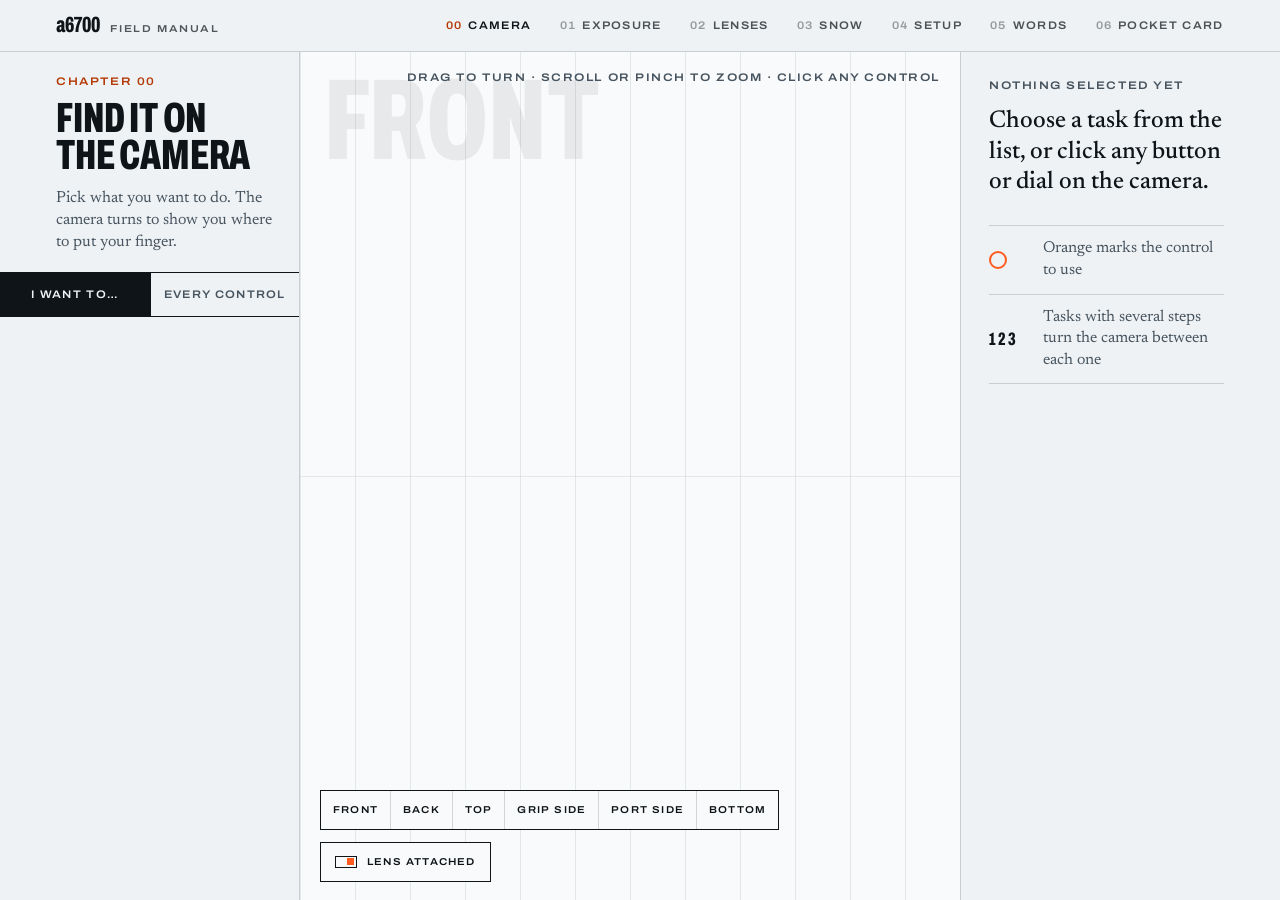
==== camera.html @ e99afd39 "Add Chapter 00: interactive 3D a6700 that turns to show each control Pick a task and the model rotat" ====
<!doctype html>
<html lang="en">
<head>
<meta charset="utf-8">
<meta name="viewport" content="width=device-width, initial-scale=1, viewport-fit=cover">
<title>Find it on the camera — a6700 Field Manual</title>
<meta name="description" content="An interactive 3D Sony a6700. Pick what you want to do and the camera turns to show you exactly which button or dial to use.">
<meta name="theme-color" content="#eef2f4">
<link rel="icon" href="data:image/svg+xml,%3Csvg xmlns='http://www.w3.org/2000/svg' viewBox='0 0 32 32'%3E%3Crect width='32' height='32' fill='%230b1116'/%3E%3Ccircle cx='16' cy='16' r='9' fill='none' stroke='%23fff' stroke-width='2'/%3E%3Ccircle cx='16' cy='16' r='3.5' fill='%23ff5a1f'/%3E%3C/svg%3E">
<link rel="preload" href="fonts/archivo-latin-wdth-normal.woff2" as="font" type="font/woff2" crossorigin>
<link rel="stylesheet" href="css/styles.css">
<link rel="stylesheet" href="css/camera.css">
<script type="importmap">{ "imports": { "three": "./vendor/three.module.min.js" } }</script>
</head>
<body class="campage">
<a class="skip" href="#panel">Skip to the guide</a>

<header class="nav is-solid" id="nav">
  <a class="nav__brand" href="index.html"><b>a6700</b><span>Field Manual</span></a>
  <nav class="nav__links" aria-label="Chapters">
    <a href="camera.html" class="is-here" aria-current="page"><i>00</i>Camera</a>
    <a href="index.html#exposure"><i>01</i>Exposure</a>
    <a href="index.html#lenses"><i>02</i>Lenses</a>
    <a href="index.html#snow"><i>03</i>Snow</a>
    <a href="index.html#setup"><i>04</i>Setup</a>
    <a href="index.html#words"><i>05</i>Words</a>
    <a href="index.html#pocket"><i>06</i>Pocket card</a>
  </nav>
</header>

<main class="cam" id="cam">

  <!-- ── left: what do you want to do ── -->
  <aside class="cam__list" aria-label="Choose a task or a control">
    <header class="cam__head">
      <p class="label cam__no">Chapter 00</p>
      <h1 class="display cam__title">Find it on<br>the camera</h1>
      <p class="cam__lede">Pick what you want to do. The camera turns to show you where to put your finger.</p>
    </header>
    <div class="tabs" role="tablist" aria-label="Browse by">
      <button type="button" role="tab" id="tabTasks" aria-selected="true" aria-controls="listTasks" class="is-on">I want to…</button>
      <button type="button" role="tab" id="tabParts" aria-selected="false" aria-controls="listParts">Every control</button>
    </div>
    <div class="cam__scroll">
      <div id="listTasks" role="tabpanel" aria-labelledby="tabTasks"></div>
      <div id="listParts" role="tabpanel" aria-labelledby="tabParts" hidden></div>
    </div>
  </aside>

  <!-- ── centre: the camera ── -->
  <section class="stage" id="stage" aria-label="3D model of the camera">
    <canvas id="gl" aria-hidden="true"></canvas>
    <div class="stage__grid" aria-hidden="true"></div>

    <div class="pin" id="pin" hidden aria-hidden="true">
      <i class="pin__dot"></i>
      <span class="pin__tag"><b id="pinName"></b></span>
    </div>
    <div class="tip label" id="tip" hidden aria-hidden="true"></div>

    <p class="stage__face display" id="faceName" aria-hidden="true">Front</p>

    <div class="stage__hud">
      <div class="views" role="group" aria-label="Turn the camera to a side">
        <button type="button" data-view="front">Front</button>
        <button type="button" data-view="back">Back</button>
        <button type="button" data-view="top">Top</button>
        <button type="button" data-view="grip">Grip side</button>
        <button type="button" data-view="ports">Port side</button>
        <button type="button" data-view="bottom">Bottom</button>
      </div>
      <button type="button" class="lensbtn" id="lensBtn" aria-pressed="true"><i></i><span>Lens attached</span></button>
    </div>
    <p class="stage__hint label" id="hint">Drag to turn · scroll or pinch to zoom · click any control</p>

    <div class="stage__fallback" id="fallback" hidden>
      <p class="label">3D view unavailable</p>
      <p>This browser could not start WebGL, so the model can't be drawn. The guide beside it still works: every entry says where the control is.</p>
    </div>
  </section>

  <!-- ── right: the answer ── -->
  <section class="panel" id="panel" aria-live="polite" tabindex="-1">
    <div class="panel__empty" id="panelEmpty">
      <p class="label">Nothing selected yet</p>
      <p class="panel__big">Choose a task from the list, or click any button or dial on the camera.</p>
      <ul class="legend">
        <li><i class="legend__dot"></i>Orange marks the control to use</li>
        <li><i class="legend__key">1 2 3</i>Tasks with several steps turn the camera between each one</li>
      </ul>
    </div>
    <article class="panel__body" id="panelBody" hidden></article>
  </section>

</main>

<script type="module" src="js/camera.js"></script>
</body>
</html>
---- css/styles.css ----
/* a6700 Field Manual
   Snow-white paper, blue-black ink, one safety orange.
   Archivo (condensed for display, expanded for labels) + Newsreader for reading. */

@font-face {
  font-family: "Archivo";
  src: url("../fonts/archivo-latin-wdth-normal.woff2") format("woff2");
  font-weight: 100 900;
  font-stretch: 62% 125%;
  font-display: swap;
}
@font-face {
  font-family: "Newsreader";
  src: url("../fonts/newsreader-latin-opsz-normal.woff2") format("woff2");
  font-weight: 200 800;
  font-display: swap;
}
@font-face {
  font-family: "Newsreader";
  src: url("../fonts/newsreader-latin-opsz-italic.woff2") format("woff2");
  font-weight: 200 800;
  font-style: italic;
  font-display: swap;
}

:root {
  --snow: #eef2f4;
  --paper: #f8fafb;
  --shade: #dde5ea;
  --ink: #0e1418;
  --ink-2: #47545f;
  --rule: rgba(14, 20, 24, 0.16);
  --rule-strong: rgba(14, 20, 24, 0.85);
  --night: #0b1116;
  --night-2: #151e25;
  --frost: #e8eef2;
  --frost-2: #9fb0bc;
  --orange: #ff5a1f;
  --orange-ink: #b53a08;

  --sans: "Archivo", "Helvetica Neue", Arial, sans-serif;
  --serif: "Newsreader", Charter, Georgia, serif;

  --gut: clamp(20px, 4.4vw, 64px);
  --navh: 52px;
  --ease: cubic-bezier(0.22, 1, 0.36, 1);
  --ease-ui: cubic-bezier(0.4, 0, 0.2, 1);
}

*, *::before, *::after { box-sizing: border-box; }
html { scroll-behavior: smooth; scroll-padding-top: calc(var(--navh) + 16px); -webkit-text-size-adjust: 100%; }
body {
  margin: 0;
  background: var(--snow);
  color: var(--ink);
  font-family: var(--serif);
  font-size: 1.125rem;
  line-height: 1.6;
  font-optical-sizing: auto;
  -webkit-font-smoothing: antialiased;
  text-rendering: optimizeLegibility;
  overflow-x: clip;
}
h1, h2, h3, h4, p, ol, ul, dl, dd, figure { margin: 0; padding: 0; }
ol, ul { list-style: none; }
a { color: inherit; }
b, strong { font-weight: 650; }
button { font: inherit; color: inherit; background: none; border: 0; padding: 0; cursor: pointer; }
:focus-visible { outline: 2px solid var(--orange); outline-offset: 3px; }
::selection { background: var(--orange); color: var(--night); }

.wrap { width: 100%; max-width: 1320px; margin-inline: auto; padding-inline: var(--gut); }
.skip { position: absolute; left: -999px; top: 0; z-index: 100; background: var(--orange); color: var(--night); padding: 10px 14px; font-family: var(--sans); }
.skip:focus { left: 8px; top: 8px; }

/* ── type voices ── */
.display {
  font-family: var(--sans);
  font-stretch: 62%;
  font-weight: 800;
  text-transform: uppercase;
  line-height: 0.88;
  letter-spacing: -0.005em;
}
.label {
  font-family: var(--sans);
  font-stretch: 118%;
  font-weight: 600;
  font-size: 0.6875rem;
  line-height: 1.3;
  letter-spacing: 0.14em;
  text-transform: uppercase;
}
.h3 {
  font-family: var(--sans);
  font-stretch: 62%;
  font-weight: 800;
  text-transform: uppercase;
  font-size: clamp(1.75rem, 3.4vw, 2.75rem);
  line-height: 0.95;
}
.h3--rule { border-top: 2px solid var(--ink); padding-top: 18px; margin-top: clamp(72px, 10vw, 128px); margin-bottom: 28px; }
.sub { color: var(--ink-2); max-width: 36em; margin-top: -14px; margin-bottom: 28px; }

/* ── nav ── */
.nav {
  position: fixed; inset: 0 0 auto 0; z-index: 50; height: var(--navh);
  display: flex; align-items: center; justify-content: space-between; gap: 24px;
  padding-inline: var(--gut);
  font-family: var(--sans);
  color: var(--frost); background: var(--night);
  transition: background-color .3s var(--ease-ui), color .3s var(--ease-ui);
}
.nav.is-solid { background: var(--snow); color: var(--ink); }
.nav.is-solid::after { content: ""; position: absolute; inset: auto 0 0 0; height: 1px; background: var(--rule); }
.nav__brand { display: flex; align-items: baseline; gap: 10px; text-decoration: none; white-space: nowrap; }
.nav__brand b { font-stretch: 62%; font-weight: 800; font-size: 1.375rem; letter-spacing: 0; }
.nav__brand span { font-stretch: 118%; font-size: 0.625rem; font-weight: 600; letter-spacing: .16em; text-transform: uppercase; opacity: .7; }
.nav__links { display: flex; gap: clamp(14px, 2.2vw, 30px); overflow-x: auto; scrollbar-width: none; margin-right: calc(var(--gut) * -1); padding-right: var(--gut); }
.nav__links::-webkit-scrollbar { display: none; }
.nav__links a {
  font-stretch: 112%; font-size: 0.6875rem; font-weight: 600; letter-spacing: .12em; text-transform: uppercase; text-decoration: none; white-space: nowrap;
  padding: 18px 0; opacity: .72; transition: opacity .15s var(--ease-ui);
}
.nav__links a i { font-style: normal; margin-right: 6px; opacity: .55; font-variant-numeric: tabular-nums; }
.nav__links a:hover, .nav__links a.is-here { opacity: 1; }
.nav__links a.is-here i { color: var(--orange); opacity: 1; }
.nav.is-solid .nav__links a.is-here i { color: var(--orange-ink); }
.nav__progress { position: absolute; inset: auto 0 0 0; height: 2px; pointer-events: none; }
.nav__progress span { display: block; height: 100%; width: 100%; background: var(--orange); transform-origin: 0 50%; transform: scaleX(0); }

/* ── hero ── */
.hero {
  position: relative; isolation: isolate;
  min-height: 100svh;
  display: flex; flex-direction: column; justify-content: flex-end;
  background: var(--night); color: var(--frost);
  padding-top: calc(var(--navh) + 24px);
  overflow: hidden;
}
.hero__snow { position: absolute; inset: 0; width: 100%; height: 100%; z-index: -1; }
.hero__inner { padding-bottom: clamp(28px, 5vw, 56px); }
.hero__kicker { color: var(--frost-2); margin-bottom: clamp(16px, 2.4vw, 28px); }
.hero__title { font-size: clamp(3.5rem, min(10.6vw, 23svh), 12.5rem); line-height: 0.84; margin-left: -0.03em; }
@media (min-width: 821px) { .hero__title .line { white-space: nowrap; } }
.hero__title .line { display: block; overflow: hidden; padding-top: 0.06em; }
.hero__title .line > span { display: block; transform: translateY(105%); animation: rise .9s var(--ease) forwards; }
.hero__title .line:nth-child(2) > span { animation-delay: .1s; }
@keyframes rise { to { transform: none; } }

.hero__lower {
  display: grid; grid-template-columns: minmax(0, 5fr) minmax(0, 1fr) minmax(0, 5fr);
  align-items: end; margin-top: clamp(28px, 4.5vw, 64px);
  opacity: 0; animation: fade .8s .45s var(--ease) forwards;
}
@keyframes fade { from { opacity: 0; transform: translateY(10px); } to { opacity: 1; transform: none; } }
.hero__lede { font-size: clamp(1.0625rem, 1.5vw, 1.3125rem); line-height: 1.5; max-width: 30em; color: #cfd9e0; }
.shutterdemo { grid-column: 3; border-top: 2px solid var(--orange); padding-top: 14px; }
.shutterdemo__head { display: flex; justify-content: space-between; align-items: flex-end; gap: 16px; }
.shutterdemo__head .label { color: var(--frost-2); padding-bottom: 6px; }
.shutterdemo__val { font-size: clamp(3rem, 6vw, 5rem); color: var(--orange); font-variant-numeric: tabular-nums; line-height: .8; }
.shutterdemo__say { font-size: 1rem; line-height: 1.45; color: #cfd9e0; margin-top: 12px; min-height: 4.4em; }
.shutterdemo__say em { color: #fff; }

.hero__kit {
  display: grid; grid-template-columns: repeat(3, 1fr);
  border-top: 1px solid rgba(232, 238, 242, .22);
  font-family: var(--sans);
}
.hero__kit > div { padding: 16px 20px 20px 0; }
.hero__kit > div + div { border-left: 1px solid rgba(232, 238, 242, .22); padding-left: 20px; }
.hero__kit dt { color: var(--frost-2); margin-bottom: 6px; }
.hero__kit dd { font-size: 1rem; font-weight: 600; line-height: 1.3; }
.hero__kit dd span { display: block; font-weight: 400; font-size: .875rem; color: var(--frost-2); }

/* ── range inputs ── */
.range {
  -webkit-appearance: none; appearance: none; display: block; width: 100%; height: 44px; margin: 0; background: transparent; cursor: ew-resize;
  --track: var(--ink); --thumb: var(--ink);
}
.range--dark { --track: rgba(232, 238, 242, .5); --thumb: var(--frost); }
.range::-webkit-slider-runnable-track {
  height: 44px;
  background:
    linear-gradient(var(--track), var(--track)) 0 50% / 100% 2px no-repeat,
    repeating-linear-gradient(90deg, var(--track) 0 1px, transparent 1px calc((100% - 15px) / var(--steps, 8))) 7px 50% / calc(100% - 14px) 12px no-repeat;
}
.range::-moz-range-track {
  height: 44px;
  background:
    linear-gradient(var(--track), var(--track)) 0 50% / 100% 2px no-repeat;
}
.range::-webkit-slider-thumb {
  -webkit-appearance: none; appearance: none; width: 16px; height: 34px; margin-top: 5px; border-radius: 0; border: 0;
  background: linear-gradient(90deg, var(--thumb) 0 6px, var(--orange) 6px 10px, var(--thumb) 10px);
  transition: transform .12s var(--ease-ui);
}
.range::-moz-range-thumb {
  width: 16px; height: 34px; border-radius: 0; border: 0;
  background: linear-gradient(90deg, var(--thumb) 0 6px, var(--orange) 6px 10px, var(--thumb) 10px);
}
.range:active::-webkit-slider-thumb { transform: scaleY(1.14); }
.range:focus-visible { outline-offset: 0; }
.range__ends { display: flex; justify-content: space-between; gap: 12px; color: var(--ink-2); font-size: .625rem; }
.range--dark + .range__ends { color: var(--frost-2); }

/* ── chapters ── */
.chapter { padding-block: clamp(80px, 11vw, 168px); }
.chead {
  display: grid; grid-template-columns: repeat(12, minmax(0, 1fr)); column-gap: 24px; align-items: end;
  margin-bottom: clamp(48px, 7vw, 96px);
}
.chead__no { grid-column: 1 / -1; color: var(--orange-ink); border-top: 2px solid var(--ink); padding-top: 14px; margin-bottom: clamp(20px, 3vw, 40px); }
.chead__title { grid-column: 1 / span 8; font-size: clamp(2.75rem, 6.4vw, 6.25rem); }
.chead__lede { grid-column: 9 / -1; font-size: clamp(1.0625rem, 1.35vw, 1.25rem); line-height: 1.5; padding-bottom: .3em; }

.ruler {
  height: 22px; margin-inline: var(--gut);
  background:
    repeating-linear-gradient(90deg, var(--ink) 0 1px, transparent 1px 100%) 0 100% / calc(100% / 6) 22px,
    repeating-linear-gradient(90deg, var(--rule-strong) 0 1px, transparent 1px 100%) 0 100% / calc(100% / 18) 10px;
  background-repeat: repeat-x;
  border-bottom: 1px solid var(--ink);
  border-right: 1px solid var(--ink);
  opacity: .8;
}

/* three settings */
.trio { display: grid; grid-template-columns: repeat(3, minmax(0, 1fr)); border-top: 1px solid var(--rule); }
.trio__item { padding: 28px 32px 36px 0; }
.trio__item + .trio__item { border-left: 1px solid var(--rule); padding-left: 32px; }
.trio__sym { font-size: clamp(3.5rem, 7vw, 6.25rem); color: var(--ink); margin-bottom: 18px; }
.trio__item:nth-child(2) { margin-top: 56px; }
.trio__item:nth-child(3) { margin-top: 112px; }
.trio h3 { font-family: var(--sans); font-stretch: 118%; font-weight: 600; font-size: .6875rem; letter-spacing: .14em; text-transform: uppercase; color: var(--orange-ink); }
.trio__what { font-size: 1.5rem; line-height: 1.2; margin: 6px 0 14px; font-weight: 500; }
.trio__item p:not(.trio__sym):not(.trio__what) { font-size: 1.0625rem; color: var(--ink-2); max-width: 30em; }
.trio__catch { margin-top: 14px; padding-top: 14px; border-top: 1px solid var(--rule); color: var(--ink) !important; }

/* ── viewfinder ── */
.vf {
  position: relative; background: #000; color: #fff; overflow: hidden; isolation: isolate;
  font-family: var(--sans);
}
.vf__scene { position: relative; aspect-ratio: 16 / 10; overflow: hidden; will-change: filter; }
.vf__layer { position: absolute; inset: 0; width: 100%; height: 100%; }
.vf__layer svg { display: block; width: 100%; height: 100%; }
#simBg { inset: -4%; width: 108%; height: 108%; }
.vf__grain { opacity: 0; background-size: 180px 180px; mix-blend-mode: overlay; pointer-events: none; }
.vf__marks i { position: absolute; width: 22px; height: 22px; border: 0 solid rgba(255, 255, 255, .9); }
.vf__marks i:nth-child(1) { left: 14px; top: 14px; border-width: 2px 0 0 2px; }
.vf__marks i:nth-child(2) { right: 14px; top: 14px; border-width: 2px 2px 0 0; }
.vf__marks i:nth-child(3) { left: 14px; bottom: 56px; border-width: 0 0 2px 2px; }
.vf__marks i:nth-child(4) { right: 14px; bottom: 56px; border-width: 0 2px 2px 0; }
.vf__hud {
  position: relative; height: 42px; padding-inline: 16px; white-space: nowrap;
  display: flex; align-items: center; justify-content: space-between; gap: 12px;
  background: #000; font-weight: 600; font-size: 1rem; font-variant-numeric: tabular-nums; letter-spacing: .02em;
}
.vf__hud--zoom span:last-child { font-stretch: 118%; font-size: .6875rem; letter-spacing: .14em; text-transform: uppercase; color: var(--orange); }
.vf__meter { display: flex; align-items: center; gap: 8px; flex: 0 1 220px; min-width: 70px; }
.vf__meter b { font-weight: 500; opacity: .8; }
.meter { position: relative; flex: 1; height: 14px; }
.meter__ticks { position: absolute; inset: 0; background: repeating-linear-gradient(90deg, #fff 0 1px, transparent 1px 100%) 0 100% / calc((100% - 1px) / 6) 100% repeat-x; opacity: .85; }
.meter__ticks::after { content: ""; position: absolute; left: 50%; top: -3px; bottom: 0; width: 1px; background: #fff; }
.meter i { position: absolute; left: 50%; top: -5px; width: 0; height: 0; margin-left: -5px; border: 5px solid transparent; border-top: 7px solid var(--orange); border-bottom: 0; transition: left .25s var(--ease); }
.meter i.is-off { animation: blink 1s steps(2) infinite; }
@keyframes blink { 50% { opacity: .2; } }
.vf__cursor {
  position: absolute; left: 0; top: 0; width: 58px; height: 40px; margin: -20px 0 0 -29px; pointer-events: none; opacity: 0; transition: opacity .15s;
  background:
    linear-gradient(#fff, #fff) 0 0 / 12px 2px, linear-gradient(#fff, #fff) 0 0 / 2px 10px,
    linear-gradient(#fff, #fff) 100% 0 / 12px 2px, linear-gradient(#fff, #fff) 100% 0 / 2px 10px,
    linear-gradient(#fff, #fff) 0 100% / 12px 2px, linear-gradient(#fff, #fff) 0 100% / 2px 10px,
    linear-gradient(#fff, #fff) 100% 100% / 12px 2px, linear-gradient(#fff, #fff) 100% 100% / 2px 10px;
  background-repeat: no-repeat;
}
.vf__histo { position: absolute; right: 44px; bottom: 86px; width: clamp(110px, 24%, 200px); height: auto; background: rgba(0, 0, 0, .62); }

/* simulator */
.sim { display: grid; grid-template-columns: minmax(0, 7fr) minmax(0, 5fr); gap: clamp(24px, 4vw, 64px); margin-top: clamp(64px, 9vw, 120px); align-items: start; }
.sim__stagecol { position: sticky; top: calc(var(--navh) + 16px); }
@media (hover: hover) and (pointer: fine) { #simStage { cursor: none; } #simStage:hover .vf__cursor { opacity: 1; } }
.sim__verdict { display: flex; gap: 16px; align-items: baseline; border-bottom: 1px solid var(--rule); padding: 14px 0; font-size: 1.0625rem; }
.sim__verdict .label { color: var(--ink-2); flex: none; width: 84px; }
.sim__verdict.is-bad span { color: var(--orange-ink); }

.seg { display: grid; grid-template-columns: 1fr 1fr; border: 1px solid var(--ink); margin-bottom: 8px; }
.seg__b { font-family: var(--sans); font-weight: 650; font-size: .9375rem; text-align: left; padding: 10px 14px 11px; line-height: 1.2; transition: background-color .15s var(--ease-ui), color .15s var(--ease-ui); }
.seg__b span { display: block; font-weight: 400; font-size: .8125rem; opacity: .75; }
.seg__b + .seg__b { border-left: 1px solid var(--ink); }
.seg__b.is-on { background: var(--ink); color: var(--snow); }
.seg__b:not(.is-on):hover { background: var(--shade); }

.ctl { border-bottom: 1px solid var(--rule); padding: 20px 0 18px; }
.ctl--flush { padding-top: 0; }
.ctl__head { display: flex; justify-content: space-between; align-items: flex-end; }
.ctl__head .label { padding-bottom: 4px; }
.ctl__val { font-size: clamp(2.5rem, 4.4vw, 3.75rem); font-variant-numeric: tabular-nums; text-transform: none; line-height: .82; }
.ctl__say { font-size: 1rem; line-height: 1.4; color: var(--ink-2); margin-top: 10px; min-height: 2.8em; }
.sim__actions { display: flex; align-items: center; gap: 24px; margin-top: 22px; flex-wrap: wrap; }
.btn {
  font-family: var(--sans); font-stretch: 112%; font-weight: 650; font-size: .75rem; letter-spacing: .1em; text-transform: uppercase;
  background: var(--orange); color: var(--night); padding: 15px 20px; transition: transform .12s var(--ease-ui), background-color .12s;
}
.btn:hover { background: #ff7440; }
.btn:active { transform: translateY(1px); }
.btn[disabled] { background: var(--shade); color: var(--ink-2); cursor: default; }
.link { font-family: var(--sans); font-stretch: 112%; font-weight: 600; font-size: .75rem; letter-spacing: .1em; text-transform: uppercase; border-bottom: 1px solid currentColor; padding: 4px 0; }

.stops { display: grid; grid-template-columns: minmax(0, 5fr) minmax(0, 1fr) minmax(0, 6fr); margin-top: clamp(72px, 10vw, 128px); border-top: 2px solid var(--ink); padding-top: 18px; }
.stops__text .h3 { margin-bottom: 20px; }
.stops__text p + p { margin-top: 1em; }
.stops__text p { max-width: 33em; }
.modes { grid-column: 3; }
.modes > div { display: grid; grid-template-columns: 76px 1fr; align-items: start; padding: 14px 0 16px; border-bottom: 1px solid var(--rule); }
.modes > div:first-child { padding-top: 4px; }
.modes dt { font-size: 3.25rem; }
.modes > div:first-child dt { color: var(--orange-ink); }
.modes dd { font-size: 1.0625rem; line-height: 1.45; color: var(--ink-2); }
.modes dd b { color: var(--ink); }

/* ── lenses ── */
.zoom { display: grid; grid-template-columns: minmax(0, 5fr) minmax(0, 7fr); gap: clamp(24px, 4vw, 64px); align-items: end; }
.zoom .vf { order: 2; }
.vf__zoomer { transform-origin: 73.75% 51.2%; will-change: transform; }
.zoom__read { display: grid; gap: 14px; margin-bottom: 28px; }
.zoom__big { display: block; font-size: clamp(4.5rem, 9vw, 8rem); font-variant-numeric: tabular-nums; margin-top: 6px; }
.zoom__big small { font-size: .32em; margin-left: .12em; letter-spacing: .02em; text-transform: none; }
.zoom__read p { color: var(--ink-2); max-width: 26em; min-height: 4.8em; }
.zoom__hint { color: var(--ink-2); margin-top: 12px; }

.fscale { position: relative; padding-top: 26px; font-family: var(--sans); cursor: ew-resize; touch-action: pan-y; }
.fscale:focus-within { outline: 2px solid var(--orange); outline-offset: 6px; }
.fscale__marks { position: absolute; inset: 0 0 auto 0; height: 26px; color: var(--ink-2); font-size: .625rem; letter-spacing: .06em; }
.fscale__marks span { position: absolute; top: 0; transform: translateX(-50%); padding-bottom: 10px; }
.fscale__marks span::after { content: ""; position: absolute; left: 50%; bottom: 0; width: 1px; height: 7px; background: var(--ink); }
.fscale__marks span:first-child { transform: none; }
.fscale__marks span:first-child::after { left: 0; }
.fscale__marks span:last-child { transform: translateX(-100%); }
.fscale__marks span:last-child::after { left: auto; right: 0; }
.fscale__bar { position: relative; height: 52px; border: 1px solid var(--ink); display: flex; align-items: center; justify-content: space-between; padding: 0 12px; margin-top: -1px; transition: color .2s; }
.fscale__bar:first-of-type { margin-top: 0; }
.fscale__fill { position: absolute; inset: 0 auto 0 0; background: var(--ink); transition: background-color .2s; }
.fscale__bar--sigma .fscale__fill { width: 50.7%; }
.fscale__bar--sony .fscale__fill { width: 100%; }
.fscale__bar b, .fscale__bar em { position: relative; font-style: normal; font-weight: 650; font-size: .9375rem; color: var(--snow); }
.fscale__bar em { font-variant-numeric: tabular-nums; }
.fscale__bar--sigma em { color: var(--ink); }
.fscale__bar.is-out .fscale__fill { background: var(--shade); }
.fscale__bar.is-out b { color: var(--ink-2); }
.fscale__bar.is-out em { color: var(--orange-ink); }
.fscale__index { position: absolute; top: 14px; bottom: -8px; left: 0; width: 4px; margin-left: -2px; background: var(--orange); pointer-events: none; }
.fscale__index::before { content: ""; position: absolute; left: -5px; top: -1px; border: 7px solid transparent; border-top-color: var(--orange); border-bottom: 0; }
.fscale__input { position: absolute; inset: 0; width: 100%; height: 100%; margin: 0; opacity: 0; cursor: ew-resize; }

.versus { margin-top: clamp(72px, 10vw, 128px); border-top: 2px solid var(--ink); }
.versus__row { display: grid; grid-template-columns: minmax(0, 2.4fr) minmax(0, 4.8fr) minmax(0, 4.8fr); column-gap: 24px; padding: 14px 0 15px; border-bottom: 1px solid var(--rule); align-items: baseline; }
.versus__row > .label { color: var(--ink-2); }
.versus__row p { font-size: 1.0625rem; line-height: 1.4; max-width: 26em; }
.versus__row--head { padding: 20px 0 22px; border-bottom-color: var(--ink); }
.versus__row--head h3 { font-family: var(--sans); font-stretch: 62%; font-weight: 800; text-transform: uppercase; font-size: clamp(1.375rem, 2.9vw, 2.5rem); line-height: .95; }
.versus__row--head small { display: block; color: var(--orange-ink); margin-bottom: 8px; }
.versus__row--pick { background: var(--shade); margin-inline: calc(var(--gut) * -1); padding: 22px var(--gut) 24px; border-bottom: 0; }
.versus__row--pick p { font-weight: 500; }

.note { margin-top: clamp(48px, 6vw, 80px); display: grid; grid-template-columns: minmax(0, 2.4fr) minmax(0, 9.6fr); column-gap: 24px; }
.note .label { color: var(--orange-ink); padding-top: 6px; }
.note p:last-child { font-size: clamp(1.125rem, 1.7vw, 1.4375rem); line-height: 1.45; max-width: 34em; }

/* ── snow ── */
.evdemo { display: grid; grid-template-columns: minmax(0, 7fr) minmax(0, 5fr); gap: clamp(24px, 4vw, 64px); align-items: start; }
.evdemo__verdict { font-size: clamp(1.25rem, 2vw, 1.625rem); line-height: 1.3; font-weight: 500; padding: 20px 0; min-height: 5.2em; border-bottom: 1px solid var(--rule); }
.evdemo__verdict b { display: block; font-family: var(--sans); font-stretch: 118%; font-size: .6875rem; letter-spacing: .14em; text-transform: uppercase; font-weight: 600; color: var(--ink-2); margin-bottom: 8px; }
.evdemo__verdict.is-good b { color: var(--orange-ink); }
.evdemo__steps { counter-reset: s; margin-top: 20px; }
.evdemo__steps li { counter-increment: s; position: relative; padding-left: 34px; font-size: 1.0625rem; line-height: 1.45; color: var(--ink-2); }
.evdemo__steps li + li { margin-top: 12px; }
.evdemo__steps li b { color: var(--ink); }
.evdemo__steps li::before { content: counter(s); position: absolute; left: 0; top: -.02em; font-family: var(--sans); font-stretch: 62%; font-weight: 800; font-size: 1.5rem; line-height: 1.1; color: var(--ink); }

.pick { display: grid; grid-template-columns: 1fr 1fr; }
.pick__col { padding: 4px 40px 32px 0; }
.pick__col + .pick__col { border-left: 1px solid var(--rule); padding-left: 40px; }
.pick__col .label { color: var(--ink-2); }
.pick__name { font-size: clamp(2.5rem, 6vw, 5rem); margin: 10px 0 18px; }
.pick__col p:last-child { color: var(--ink-2); max-width: 30em; }
.pick__rule { grid-column: 1 / -1; border-top: 1px solid var(--rule); padding-top: 20px; font-size: 1.1875rem; max-width: 46em; }

.recipes { border-top: 1px solid var(--ink); }
.recipe { display: grid; grid-template-columns: minmax(0, 4fr) minmax(0, 5fr) minmax(0, 3.4fr); column-gap: 32px; align-items: center; padding: 22px 0; border-bottom: 1px solid var(--rule); }
.recipe__what { display: grid; grid-template-columns: 52px 1fr; }
.recipe__no { grid-row: span 2; font-size: 3.25rem; color: var(--ink); }
.recipe h4 { font-family: var(--sans); font-weight: 700; font-size: 1.25rem; line-height: 1.15; }
.recipe__what p { font-size: 1rem; line-height: 1.35; color: var(--ink-2); margin-top: 4px; }
.recipe__set { display: grid; grid-template-columns: repeat(5, 1fr); font-family: var(--sans); border: 1px solid var(--ink); }
.recipe__set > div { padding: 8px 10px 9px; }
.recipe__set > div + div { border-left: 1px solid var(--rule); }
.recipe__set dt { font-stretch: 112%; font-size: .5625rem; font-weight: 600; letter-spacing: .12em; text-transform: uppercase; color: var(--ink-2); }
.recipe__set dd { font-stretch: 75%; font-weight: 750; font-size: 1.5rem; line-height: 1.1; margin-top: 2px; font-variant-numeric: tabular-nums; white-space: nowrap; }
.recipe__set .is-key { background: var(--ink); color: var(--snow); }
.recipe__set .is-key dt { color: var(--orange); }
.recipe__tip { font-size: 1rem; line-height: 1.4; color: var(--ink-2); }
.recipe__tip b { color: var(--ink); }

.care { display: grid; grid-template-columns: repeat(4, minmax(0, 1fr)); counter-reset: c; border-top: 1px solid var(--ink); }
.care li { counter-increment: c; padding: 20px 24px 8px 0; }
.care li + li { border-left: 1px solid var(--rule); padding-left: 24px; }
.care li::before { content: "0" counter(c); font-family: var(--sans); font-stretch: 118%; font-size: .6875rem; font-weight: 600; letter-spacing: .14em; color: var(--orange-ink); }
.care h4 { font-family: var(--sans); font-stretch: 62%; font-weight: 800; text-transform: uppercase; font-size: 1.75rem; line-height: .95; margin: 12px 0 12px; }
.care p { font-size: 1rem; line-height: 1.45; color: var(--ink-2); }

/* ── setup ── */
.setup { display: grid; grid-template-columns: minmax(0, 7fr) minmax(0, 1fr) minmax(0, 4fr); align-items: start; }
.checks { counter-reset: k; border-top: 1px solid var(--ink); }
.checks li { counter-increment: k; border-bottom: 1px solid var(--rule); }
.checks label { display: grid; grid-template-columns: 44px 30px 1fr; align-items: start; padding: 16px 0 17px; cursor: pointer; }
.checks label::before { content: counter(k, decimal-leading-zero); font-family: var(--sans); font-stretch: 62%; font-weight: 800; font-size: 1.5rem; line-height: 1.15; color: var(--ink-2); }
.checks input { position: absolute; opacity: 0; width: 1px; height: 1px; }
.checks__box { width: 20px; height: 20px; border: 1.5px solid var(--ink); margin-top: 4px; position: relative; transition: background-color .15s var(--ease-ui); }
.checks__box::after { content: ""; position: absolute; left: 5px; top: 1px; width: 6px; height: 11px; border: solid var(--snow); border-width: 0 2px 2px 0; transform: rotate(45deg) scale(0); transition: transform .2s var(--ease); }
.checks input:checked + .checks__box { background: var(--ink); }
.checks input:checked + .checks__box::after { transform: rotate(45deg) scale(1); }
.checks input:focus-visible + .checks__box { outline: 2px solid var(--orange); outline-offset: 3px; }
.checks__body b { display: block; font-family: var(--sans); font-weight: 650; font-size: 1.125rem; line-height: 1.3; }
.checks__body em { display: block; font-style: normal; font-size: 1rem; line-height: 1.4; color: var(--ink-2); margin-top: 3px; max-width: 34em; }
.checks input:checked ~ .checks__body b { text-decoration: line-through; text-decoration-thickness: 1px; color: var(--ink-2); }
.checks label:hover .checks__box { background: var(--shade); }
.checks label:hover input:checked + .checks__box { background: var(--ink); }

.setup__side { grid-column: 3; position: sticky; top: calc(var(--navh) + 24px); }
.setup__count { display: flex; align-items: flex-end; gap: 14px; border-top: 2px solid var(--ink); padding-top: 14px; }
.setup__count b { font-size: clamp(5rem, 10vw, 9rem); font-variant-numeric: tabular-nums; line-height: .8; }
.setup__count .label { padding-bottom: 8px; color: var(--ink-2); }
.setup__count.is-done b { color: var(--orange-ink); }
.drills { margin-top: 40px; background: var(--shade); padding: 22px 24px 26px; }
.drills .label { color: var(--orange-ink); margin-bottom: 14px; }
.drills ol { counter-reset: d; }
.drills li { counter-increment: d; font-size: 1rem; line-height: 1.45; padding: 12px 0 12px 30px; position: relative; border-top: 1px solid var(--rule); }
.drills li::before { content: counter(d); position: absolute; left: 0; top: 10px; font-family: var(--sans); font-stretch: 62%; font-weight: 800; font-size: 1.375rem; }

/* ── glossary ── */
.gloss__tools { display: grid; grid-template-columns: minmax(0, 4fr) minmax(0, 8fr); column-gap: 32px; align-items: end; position: sticky; top: var(--navh); background: var(--snow); z-index: 5; padding: 14px 0 14px; border-bottom: 2px solid var(--ink); }
.gloss__search { display: block; }
.gloss__search .label { display: block; color: var(--ink-2); margin-bottom: 4px; }
.gloss__search input {
  width: 100%; border: 0; border-radius: 0; background: transparent; padding: 2px 0 4px; color: var(--ink);
  font-family: var(--sans); font-stretch: 62%; font-weight: 800; font-size: 2rem; text-transform: uppercase; line-height: 1.1;
}
.gloss__search input::placeholder { color: rgba(14, 20, 24, .28); }
.gloss__search input:focus { outline: none; }
.gloss__search:focus-within .label { color: var(--orange-ink); }
.gloss__tabs { display: flex; flex-wrap: wrap; gap: 6px 22px; justify-content: flex-end; padding-bottom: 8px; }
.gloss__tabs button { font-family: var(--sans); font-stretch: 112%; font-weight: 600; font-size: .6875rem; letter-spacing: .12em; text-transform: uppercase; color: var(--ink-2); padding: 6px 0; border-bottom: 2px solid transparent; }
.gloss__tabs button:hover { color: var(--ink); }
.gloss__tabs button.is-on { color: var(--ink); border-bottom-color: var(--orange); }
.gloss__row { display: grid; grid-template-columns: minmax(0, 4fr) minmax(0, 5fr) minmax(0, 3fr); column-gap: 32px; padding: 18px 0 19px; border-bottom: 1px solid var(--rule); align-items: baseline; }
.gloss__row[hidden] { display: none; }
.gloss__row dt { font-family: var(--sans); font-stretch: 62%; font-weight: 800; text-transform: uppercase; font-size: clamp(1.625rem, 2.8vw, 2.375rem); line-height: .95; }
.gloss__row dt small { display: block; font-stretch: 118%; font-weight: 600; font-size: .625rem; letter-spacing: .14em; color: var(--ink-2); margin-top: 8px; }
.gloss__row dd { font-size: 1.0625rem; line-height: 1.45; }
.gloss__row dd.kit { font-size: .9375rem; color: var(--ink-2); font-family: var(--sans); line-height: 1.4; }
.gloss__row dd.kit::before { content: "Your kit"; display: block; font-stretch: 118%; font-weight: 600; font-size: .5625rem; letter-spacing: .14em; text-transform: uppercase; color: var(--orange-ink); margin-bottom: 3px; }
.gloss__empty { padding: 40px 0; color: var(--ink-2); font-style: italic; }

/* ── pocket card ── */
.pocket { background: var(--orange); color: var(--night); padding-block: clamp(64px, 9vw, 128px); }
.pocket ::selection { background: var(--night); color: var(--orange); }
.pocket :focus-visible { outline-color: var(--night); }
.chead--pocket { margin-bottom: clamp(32px, 5vw, 64px); }
.chead--pocket .chead__no { color: var(--night); border-top-color: var(--night); }
.chead--pocket .chead__title { grid-column: 1 / -1; font-size: clamp(4rem, 17.5vw, 15.5rem); line-height: .8; margin-left: -0.03em; white-space: nowrap; }
.tips { columns: 2; column-gap: clamp(32px, 6vw, 96px); counter-reset: t; border-top: 2px solid var(--night); }
.tips li { counter-increment: t; break-inside: avoid; position: relative; padding: 15px 0 16px 58px; border-bottom: 1px solid rgba(11, 17, 22, .35); font-size: 1.1875rem; line-height: 1.35; }
.tips li::before { content: counter(t, decimal-leading-zero); position: absolute; left: 0; top: 13px; font-family: var(--sans); font-stretch: 62%; font-weight: 800; font-size: 2rem; line-height: 1; }
.tips li b { font-family: var(--sans); font-weight: 700; }
.fix { margin-top: clamp(56px, 8vw, 104px); background: var(--night); color: var(--frost); padding: clamp(22px, 3.4vw, 44px); }
.fix h3 { color: var(--orange); margin-bottom: 18px; }
.fix__rows > div { display: grid; grid-template-columns: minmax(0, 5fr) minmax(0, 7fr); column-gap: 24px; padding: 13px 0 14px; border-top: 1px solid rgba(232, 238, 242, .2); }
.fix__rows p:first-child { font-family: var(--sans); font-weight: 650; font-size: 1.0625rem; line-height: 1.3; }
.fix__rows p:last-child { font-size: 1.0625rem; line-height: 1.4; color: #cfd9e0; }

/* ── footer ── */
.foot { background: var(--night); color: var(--frost-2); padding-block: 48px 64px; font-size: .9375rem; }
.foot__in { display: grid; grid-template-columns: minmax(0, 4fr) minmax(0, 5fr) minmax(0, 3fr); column-gap: 32px; align-items: start; }
.foot__mark { color: var(--frost); font-size: 1.75rem; }
.foot a { justify-self: end; text-decoration: none; color: var(--frost); padding: 6px 0; }
.foot a:hover { color: var(--orange); }

/* ── reveal ── */
.js .reveal { opacity: 0; transform: translateY(14px); transition: opacity .6s var(--ease), transform .6s var(--ease); }
.js .reveal.is-in { opacity: 1; transform: none; }

/* ── responsive ── */
@media (max-width: 1000px) {
  .chead__title { grid-column: 1 / -1; }
  .chead__lede { grid-column: 1 / span 9; margin-top: 24px; max-width: 34em; }
  .recipe { grid-template-columns: minmax(0, 5fr) minmax(0, 7fr); row-gap: 14px; }
  .recipe__tip { grid-column: 2; }
  .care { grid-template-columns: 1fr 1fr; }
  .care li:nth-child(3) { border-left: 0; padding-left: 0; }
  .care li:nth-child(n+3) { border-top: 1px solid var(--rule); margin-top: 16px; }
  .setup { grid-template-columns: 1fr; }
  .setup__side { grid-column: 1; position: static; margin-top: 56px; }
  .gloss__row { grid-template-columns: minmax(0, 4fr) minmax(0, 8fr); row-gap: 10px; }
  .gloss__row dd.kit { grid-column: 2; }
}
@media (max-width: 820px) {
  body { font-size: 1.0625rem; }
  .nav__brand span { display: none; }
  .hero__lower { grid-template-columns: 1fr; row-gap: 32px; }
  .shutterdemo { grid-column: 1; }
  .hero__kit { grid-template-columns: 1fr; padding-bottom: 8px; }
  .hero__kit > div { display: grid; grid-template-columns: 76px 1fr; padding: 12px 0; align-items: baseline; }
  .hero__kit > div + div { border-left: 0; padding-left: 0; border-top: 1px solid rgba(232, 238, 242, .22); }
  .hero__kit dt { margin: 0; }
  .chead__lede { grid-column: 1 / -1; }
  .trio { grid-template-columns: 1fr; }
  .trio__item, .trio__item + .trio__item { padding: 24px 0 28px; border-left: 0; margin-top: 0 !important; display: grid; grid-template-columns: 96px 1fr; column-gap: 12px; }
  .trio__item + .trio__item { border-top: 1px solid var(--rule); }
  .trio__sym { grid-row: 1 / span 5; font-size: 3.25rem; margin: 0; }
  .trio__item > :not(.trio__sym) { grid-column: 2; }
  .sim, .evdemo, .zoom { grid-template-columns: 1fr; }
  .sim__stagecol { top: var(--navh); z-index: 6; margin-inline: calc(var(--gut) * -1); background: var(--snow); }
  .sim__verdict { padding: 9px var(--gut) 10px; font-size: .9375rem; line-height: 1.3; min-height: 3.6em; align-items: center; border-bottom-color: var(--ink); }
  .sim__verdict .label { display: none; }
  .zoom .vf { order: 0; }
  .zoom__read p { min-height: 6.2em; }
  .stops { grid-template-columns: 1fr; }
  .modes { grid-column: 1; margin-top: 32px; border-top: 1px solid var(--rule); }
  .modes > div:first-child { padding-top: 14px; }
  .versus__row { grid-template-columns: 1fr 1fr; column-gap: 16px; row-gap: 6px; }
  .versus__row > .label, .versus__row--head > span { grid-column: 1 / -1; }
  .versus__row--head > span { display: none; }
  .versus__row p { font-size: 1rem; }
  .note { grid-template-columns: 1fr; row-gap: 10px; }
  .pick { grid-template-columns: 1fr; }
  .pick__col { padding: 4px 0 28px; }
  .pick__col + .pick__col { border-left: 0; padding-left: 0; border-top: 1px solid var(--rule); padding-top: 24px; }
  .recipe { grid-template-columns: 1fr; }
  .recipe__tip { grid-column: 1; }
  .gloss__tools { grid-template-columns: 1fr; row-gap: 6px; }
  .gloss__tabs { justify-content: flex-start; flex-wrap: nowrap; overflow-x: auto; scrollbar-width: none; margin-right: calc(var(--gut) * -1); padding-right: var(--gut); }
  .gloss__tabs::-webkit-scrollbar { display: none; }
  .gloss__tabs button { white-space: nowrap; }
  .gloss__row { grid-template-columns: 1fr; }
  .gloss__row dd.kit { grid-column: 1; }
  .tips { columns: 1; }
  .tips li { padding-left: 48px; font-size: 1.125rem; }
  .fix__rows > div { grid-template-columns: 1fr; row-gap: 4px; }
  .foot__in { grid-template-columns: 1fr; row-gap: 18px; }
  .foot a { justify-self: start; }
}
@media (max-width: 520px) {
  .vf__hud .ff { display: none; }
  .vf__histo { right: 14px; bottom: 56px; }
  .vf--ev .vf__marks i:nth-child(4) { display: none; }
  .care { grid-template-columns: 1fr; }
  .care li, .care li + li { border-left: 0; padding: 20px 0 8px; }
  .care li + li { border-top: 1px solid var(--rule); margin-top: 16px; }
  .recipe__set dd { font-size: 1.3125rem; }
  .recipe__set > div { padding: 7px 7px 8px; }
  .vf__hud { font-size: .875rem; padding-inline: 12px; height: 38px; }
  .vf__marks i:nth-child(3), .vf__marks i:nth-child(4) { bottom: 52px; }
  .seg__b { font-size: .875rem; padding-inline: 10px; }
  .checks label { grid-template-columns: 38px 30px 1fr; }
}

@media (prefers-reduced-motion: reduce) {
  html { scroll-behavior: auto; }
  *, *::before, *::after { animation-duration: .001ms !important; animation-delay: 0s !important; transition-duration: .001ms !important; }
  .js .reveal { opacity: 1; transform: none; }
}

.gloss__search input::-webkit-search-cancel-button { -webkit-appearance: none; }

/* links into Chapter 00, the 3D camera */
.hero__cam { display: inline-grid; grid-template-columns: auto auto; column-gap: 14px; align-items: baseline; margin-top: 22px; padding: 12px 0 13px; border-block: 1px solid rgba(232, 238, 242, .3); text-decoration: none; color: var(--frost); font-family: var(--sans); }
.hero__cam .label { grid-column: 1 / -1; color: var(--orange); margin-bottom: 4px; }
.hero__cam b { font-weight: 650; font-size: 1.0625rem; }
.hero__cam i { font-style: normal; color: var(--orange); transition: transform .15s var(--ease-ui); }
.hero__cam:hover i { transform: translateX(4px); }
.checks__body a, .evdemo__steps a, .inlink { color: var(--orange-ink); font-family: var(--sans); font-weight: 600; font-size: .875rem; text-underline-offset: 3px; white-space: nowrap; }
.inlink { font-size: .9375rem; }
---- css/camera.css ----
/* Chapter 00 — the 3D camera explorer. Builds on styles.css tokens. */

.campage { overflow: hidden; height: 100svh; }
.campage .nav__links a.is-here i { color: var(--orange-ink); }

.cam {
  position: fixed; inset: var(--navh) 0 0 0;
  display: grid; grid-template-columns: minmax(300px, 22vw) minmax(0, 1fr) minmax(320px, 25vw);
}

/* ── left column ── */
.cam__list { display: flex; flex-direction: column; min-height: 0; border-right: 1px solid var(--rule); background: var(--snow); }
.cam__head { padding: 22px 24px 18px var(--gut); }
.cam__no { color: var(--orange-ink); margin-bottom: 12px; }
.cam__title { font-size: clamp(2.25rem, 3.3vw, 3.5rem); }
.cam__lede { font-size: 1rem; line-height: 1.4; color: var(--ink-2); margin-top: 12px; max-width: 22em; }

.tabs { display: grid; grid-template-columns: 1fr 1fr; border-block: 1px solid var(--ink); }
.tabs button {
  font-family: var(--sans); font-stretch: 112%; font-weight: 600; font-size: .6875rem; letter-spacing: .12em; text-transform: uppercase;
  padding: 13px 8px 13px; color: var(--ink-2); transition: background-color .15s var(--ease-ui), color .15s var(--ease-ui);
}
.tabs button + button { border-left: 1px solid var(--ink); }
.tabs button.is-on { background: var(--ink); color: var(--snow); }
.tabs button:not(.is-on):hover { background: var(--shade); color: var(--ink); }
.tabs button:focus-visible { outline-offset: -3px; }

.cam__scroll { flex: 1; min-height: 0; overflow-y: auto; overscroll-behavior: contain; scrollbar-width: thin; scrollbar-color: var(--rule) transparent; }
.grp { padding: 16px 0 0; }
.grp__name { padding: 0 24px 8px var(--gut); color: var(--ink-2); }
.item {
  display: grid; grid-template-columns: 34px 1fr auto; align-items: baseline; width: 100%; text-align: left;
  padding: 9px 20px 10px var(--gut); border-top: 1px solid var(--rule);
  font-family: var(--sans); font-weight: 550; font-size: 1rem; line-height: 1.25;
  transition: background-color .12s var(--ease-ui);
}
.item i { font-style: normal; font-stretch: 62%; font-weight: 800; font-size: 1.125rem; color: var(--ink-2); font-variant-numeric: tabular-nums; }
.item em { font-style: normal; font-stretch: 112%; font-weight: 600; font-size: .5625rem; letter-spacing: .12em; text-transform: uppercase; color: var(--ink-2); padding-left: 10px; white-space: nowrap; }
.item:hover { background: var(--shade); }
.item.is-on { background: var(--ink); color: var(--snow); }
.item.is-on i { color: var(--orange); }
.item.is-on em { color: var(--frost-2); }
.item:focus-visible { outline-offset: -3px; }
.grp:last-child { padding-bottom: 28px; }
.grp:last-child .item:last-child { border-bottom: 1px solid var(--rule); }

/* ── stage ── */
.stage { position: relative; min-width: 0; min-height: 0; overflow: hidden; background: var(--paper); touch-action: none; user-select: none; -webkit-user-select: none; }
.stage canvas { position: absolute; inset: 0; width: 100%; height: 100%; display: block; cursor: grab; outline: none; }
.stage.is-drag canvas { cursor: grabbing; }
.stage.is-over canvas { cursor: pointer; }
.stage__grid {
  position: absolute; inset: 0; pointer-events: none; z-index: 0;
  background:
    repeating-linear-gradient(90deg, var(--rule) 0 1px, transparent 1px 100%) 0 0 / calc(100% / 12) 100%,
    linear-gradient(var(--rule), var(--rule)) 0 50% / 100% 1px no-repeat;
  opacity: .5;
}
.stage canvas { z-index: 1; }
.stage__face {
  position: absolute; left: 24px; top: 18px; z-index: 0; pointer-events: none;
  font-size: clamp(3.5rem, 9vw, 9rem); color: rgba(14, 20, 24, .07); transition: opacity .3s var(--ease-ui);
}
.stage__hud { position: absolute; left: 20px; right: 20px; bottom: 18px; z-index: 3; display: flex; justify-content: space-between; align-items: flex-end; gap: 12px; flex-wrap: wrap; pointer-events: none; }
.stage__hud > * { pointer-events: auto; }
.views { display: flex; border: 1px solid var(--ink); background: var(--paper); }
.views button {
  font-family: var(--sans); font-stretch: 112%; font-weight: 600; font-size: .625rem; letter-spacing: .12em; text-transform: uppercase;
  padding: 11px 12px; white-space: nowrap; transition: background-color .12s var(--ease-ui), color .12s var(--ease-ui);
}
.views button + button { border-left: 1px solid var(--rule); }
.views button:hover { background: var(--shade); }
.views button.is-on { background: var(--ink); color: var(--snow); }
.views button:focus-visible { outline-offset: -3px; }
.lensbtn {
  display: flex; align-items: center; gap: 10px; border: 1px solid var(--ink); background: var(--paper);
  font-family: var(--sans); font-stretch: 112%; font-weight: 600; font-size: .625rem; letter-spacing: .12em; text-transform: uppercase; padding: 11px 14px;
}
.lensbtn i { width: 22px; height: 12px; border: 1.5px solid var(--ink); position: relative; }
.lensbtn i::after { content: ""; position: absolute; top: 1px; left: 1px; width: 7px; height: 7px; background: var(--ink); transition: transform .2s var(--ease); }
.lensbtn[aria-pressed="true"] i::after { transform: translateX(10px); background: var(--orange); }
.lensbtn:hover { background: var(--shade); }
.stage__hint { position: absolute; right: 20px; top: 18px; z-index: 3; color: var(--ink-2); pointer-events: none; text-align: right; transition: opacity .4s var(--ease-ui); }
.stage__hint.is-gone { opacity: 0; }
.stage__fallback { position: absolute; inset: 0; z-index: 4; display: grid; place-content: center; gap: 10px; padding: 32px; background: var(--paper); max-width: none; }
.stage__fallback[hidden] { display: none; }
.stage__fallback p:last-child { max-width: 30em; color: var(--ink-2); }
.stage__fallback .label { color: var(--orange-ink); }

/* pin: marks the control on the model */
.pin { position: absolute; left: 0; top: 0; z-index: 2; pointer-events: none; will-change: transform; }
.pin[hidden] { display: none; }
.pin__dot { position: absolute; left: -17px; top: -17px; width: 34px; height: 34px; border: 2px solid var(--orange); border-radius: 50%; }
.pin__dot::after { content: ""; position: absolute; inset: -2px; border: 2px solid var(--orange); border-radius: 50%; animation: ping 1.8s var(--ease) infinite; }
@keyframes ping { from { transform: scale(1); opacity: .9; } to { transform: scale(2.3); opacity: 0; } }
.pin__tag { position: absolute; left: 17px; top: -1px; display: flex; align-items: center; white-space: nowrap; }
.pin__tag::before { content: ""; width: clamp(18px, 3vw, 44px); height: 2px; background: var(--orange); }
.pin__tag b {
  background: var(--orange); color: var(--night); padding: 7px 10px 7px;
  font-family: var(--sans); font-stretch: 112%; font-weight: 700; font-size: .6875rem; letter-spacing: .1em; text-transform: uppercase; transform: translateY(-50%); margin-top: 2px;
}
.pin.is-left .pin__tag { left: auto; right: 17px; flex-direction: row-reverse; }
.pin.is-behind { opacity: .0; }
.pin { transition: opacity .2s var(--ease-ui); }
.tip { position: absolute; left: 0; top: 0; z-index: 3; pointer-events: none; background: var(--ink); color: var(--snow); padding: 6px 9px; white-space: nowrap; font-size: .625rem; }
.tip[hidden] { display: none; }

/* ── right panel ── */
.panel { min-height: 0; overflow-y: auto; overscroll-behavior: contain; border-left: 1px solid var(--rule); background: var(--snow); padding: 26px var(--gut) 40px 28px; scrollbar-width: thin; scrollbar-color: var(--rule) transparent; }
.panel:focus { outline: none; }
.panel__empty .label { color: var(--ink-2); margin-bottom: 14px; }
.panel__big { font-size: clamp(1.375rem, 1.9vw, 1.75rem); line-height: 1.25; font-weight: 500; }
.legend { margin-top: 28px; border-top: 1px solid var(--rule); }
.legend li { display: grid; grid-template-columns: 54px 1fr; align-items: center; padding: 12px 0; border-bottom: 1px solid var(--rule); font-size: 1rem; line-height: 1.35; color: var(--ink-2); }
.legend__dot { width: 18px; height: 18px; border-radius: 50%; border: 2px solid var(--orange); }
.legend__key { font-style: normal; font-family: var(--sans); font-stretch: 62%; font-weight: 800; font-size: 1.125rem; color: var(--ink); }

.panel__kicker { color: var(--orange-ink); margin-bottom: 12px; }
.panel__title { font-family: var(--sans); font-stretch: 62%; font-weight: 800; text-transform: uppercase; font-size: clamp(2rem, 2.9vw, 3rem); line-height: .92; }
.panel__where { display: grid; grid-template-columns: 64px 1fr; gap: 0 8px; align-items: baseline; margin-top: 16px; padding: 10px 0 11px; border-block: 1px solid var(--ink); font-family: var(--sans); font-size: .9375rem; line-height: 1.35; }
.panel__where .label { color: var(--ink-2); }
.panel__intro { margin-top: 16px; font-size: 1.0625rem; line-height: 1.5; }
.panel__intro + .panel__intro { margin-top: .7em; }
.panel h3.label { margin: 26px 0 0; color: var(--ink-2); padding-bottom: 8px; border-bottom: 1px solid var(--rule); }

.steps { counter-reset: st; }
.step { counter-increment: st; border-bottom: 1px solid var(--rule); }
.step button { display: grid; grid-template-columns: 40px 1fr; width: 100%; text-align: left; padding: 13px 0 14px; align-items: start; }
.step button::before { content: counter(st); font-family: var(--sans); font-stretch: 62%; font-weight: 800; font-size: 1.75rem; line-height: 1; color: var(--ink-2); }
.step__on { display: block; font-family: var(--sans); font-stretch: 112%; font-weight: 600; font-size: .625rem; letter-spacing: .12em; text-transform: uppercase; color: var(--ink-2); margin-bottom: 3px; }
.step__do { display: block; font-size: 1.0625rem; line-height: 1.4; color: var(--ink-2); }
.step__do b { color: var(--ink); }
.step.is-on { background: linear-gradient(var(--orange), var(--orange)) 0 0 / 3px 100% no-repeat; }
.step.is-on button { padding-left: 14px; }
.step.is-on button::before { color: var(--orange-ink); }
.step.is-on .step__on { color: var(--orange-ink); }
.step.is-on .step__do { color: var(--ink); }
.step button:hover .step__do { color: var(--ink); }
.step button:focus-visible { outline-offset: -3px; }

.stepnav { display: flex; align-items: center; gap: 12px; margin-top: 18px; }
.stepnav .btn { padding: 13px 18px; }
.stepnav .btn--ghost { background: transparent; border: 1px solid var(--ink); color: var(--ink); padding: 12px 16px; }
.stepnav .btn--ghost:hover { background: var(--shade); }
.stepnav .btn[disabled] { opacity: .35; background: transparent; border: 1px solid var(--ink); color: var(--ink); }
.stepnav__count { margin-left: auto; font-family: var(--sans); font-stretch: 62%; font-weight: 800; font-size: 1.5rem; font-variant-numeric: tabular-nums; }
.stepnav__count small { font-size: .7em; color: var(--ink-2); }

.facts { margin-top: 0; }
.facts > div { display: grid; grid-template-columns: 92px 1fr; gap: 0 10px; padding: 11px 0 12px; border-bottom: 1px solid var(--rule); align-items: baseline; }
.facts dt { font-family: var(--sans); font-stretch: 112%; font-weight: 600; font-size: .625rem; letter-spacing: .12em; text-transform: uppercase; color: var(--ink-2); }
.facts dd { font-size: 1rem; line-height: 1.42; }
.panel__note { margin-top: 20px; background: var(--shade); padding: 14px 16px 15px; font-size: 1rem; line-height: 1.42; }
.panel__note b.label { display: block; color: var(--orange-ink); margin-bottom: 5px; }
.chips { display: flex; flex-wrap: wrap; gap: 8px; margin-top: 12px; }
.chips button { border: 1px solid var(--ink); padding: 8px 11px; font-family: var(--sans); font-weight: 600; font-size: .875rem; line-height: 1.2; text-align: left; transition: background-color .12s var(--ease-ui), color .12s var(--ease-ui); }
.chips button:hover { background: var(--ink); color: var(--snow); }
.panel__more { display: inline-block; margin-top: 22px; font-family: var(--sans); font-stretch: 112%; font-weight: 600; font-size: .6875rem; letter-spacing: .12em; text-transform: uppercase; text-decoration: none; border-bottom: 1px solid currentColor; padding: 4px 0; }
.panel__more:hover { color: var(--orange-ink); }

/* ── responsive ── */
@media (max-width: 1180px) {
  .cam { grid-template-columns: minmax(280px, 30vw) minmax(0, 1fr); grid-template-rows: minmax(0, 1.15fr) minmax(0, 1fr); }
  .cam__list { grid-row: 1 / span 2; }
  .panel { border-left: 0; border-top: 1px solid var(--ink); padding: 20px 28px 32px; }
  .views button { padding: 10px 9px; }
}
@media (max-width: 760px) {
  .campage { overflow: auto; height: auto; }
  .cam { position: static; display: block; padding-top: var(--navh); }
  .stage { position: sticky; top: var(--navh); z-index: 4; height: 44svh; min-height: 260px; border-bottom: 1px solid var(--ink); }
  .stage__face { font-size: 3.25rem; left: var(--gut); top: 10px; }
  .stage__hint { display: none; }
  .stage__hud { left: 0; right: 0; bottom: 0; gap: 0; flex-wrap: nowrap; align-items: stretch; }
  .views { flex: 1; min-width: 0; overflow-x: auto; scrollbar-width: none; border-width: 1px 0 0; }
  .views::-webkit-scrollbar { display: none; }
  .views button { padding: 11px 10px; }
  .lensbtn { border-width: 1px 0 0 1px; padding: 11px 12px; }
  .lensbtn span { display: none; }
  .pin__tag b { font-size: .625rem; padding: 6px 8px; }
  .panel { overflow: visible; padding: 20px var(--gut) 28px; border-top: 0; min-height: 0; }
  .panel__empty .legend { display: none; }
  .stepnav { position: sticky; bottom: 0; z-index: 2; margin: 0 calc(var(--gut) * -1); padding: 10px var(--gut); background: var(--snow); border-top: 1px solid var(--ink); }
  .step { scroll-margin-top: calc(var(--navh) + 44svh + 12px); scroll-margin-bottom: 76px; }
  .cam__list { display: block; border-right: 0; border-top: 2px solid var(--ink); }
  .cam__head { padding: 22px var(--gut) 16px; }
  .cam__scroll { overflow: visible; }
  .grp__name, .item { padding-inline: var(--gut); }
  .item { padding-block: 12px 13px; }
  /* answer first, then the list */
  .cam { display: flex; flex-direction: column; }
  .stage { order: 1; } .panel { order: 2; } .cam__list { order: 3; }
}
@media (max-width: 760px) and (max-height: 620px) { .stage { height: 50svh; min-height: 220px; } }

@media (prefers-reduced-motion: reduce) { .pin__dot::after { animation: none; opacity: 0; } }
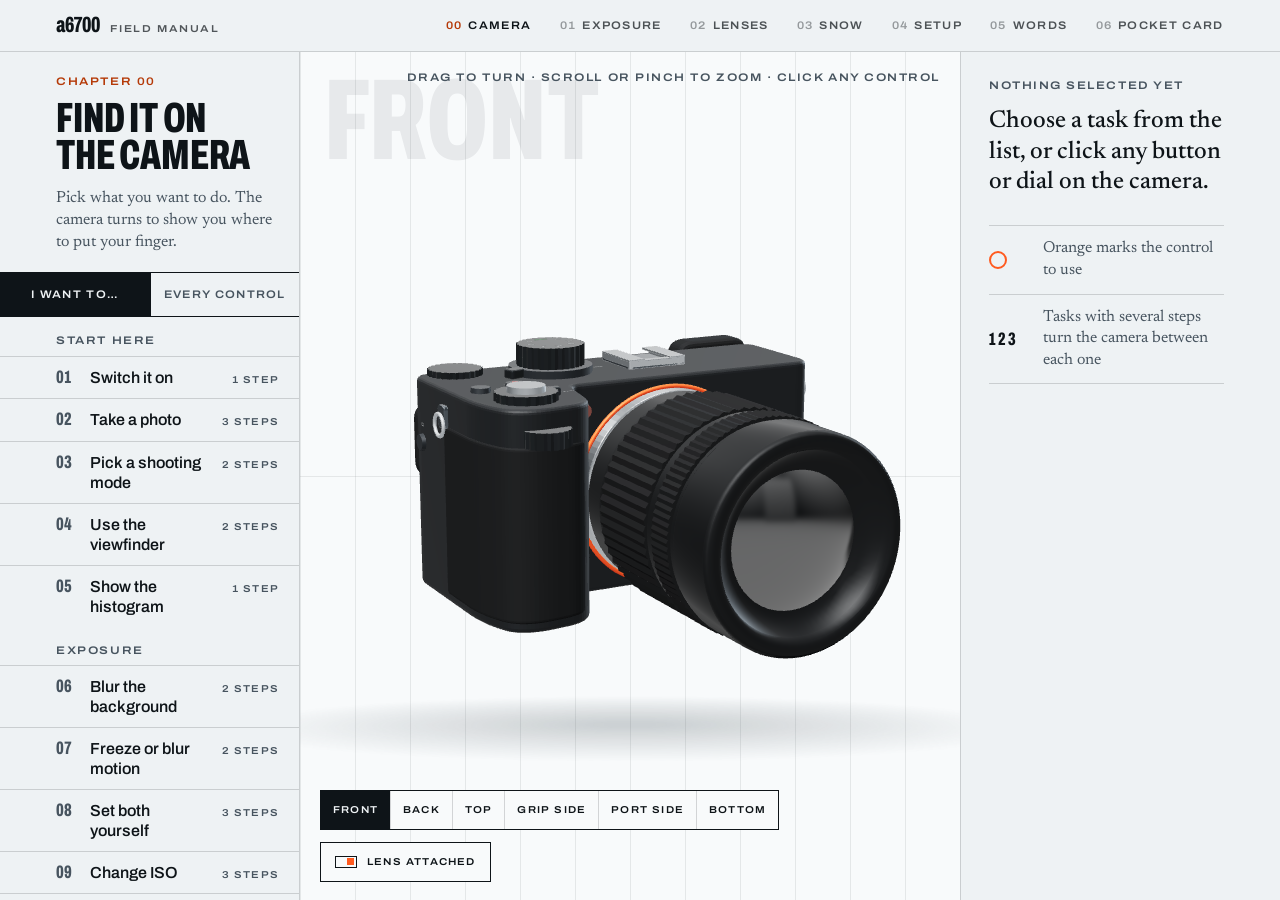
==== commit 709d2982: "Fix iPhone layout and touch issues - Stop the page overflowing on 320px-wide screens (pocket card ti" ====
--- a/camera.html
+++ b/camera.html
@@ -10,7 +10,6 @@
 <link rel="preload" href="fonts/archivo-latin-wdth-normal.woff2" as="font" type="font/woff2" crossorigin>
 <link rel="stylesheet" href="css/styles.css">
 <link rel="stylesheet" href="css/camera.css">
-<script type="importmap">{ "imports": { "three": "./vendor/three.module.min.js" } }</script>
 </head>
 <body class="campage">
 <a class="skip" href="#panel">Skip to the guide</a>
@@ -65,8 +64,8 @@
         <button type="button" data-view="front">Front</button>
         <button type="button" data-view="back">Back</button>
         <button type="button" data-view="top">Top</button>
-        <button type="button" data-view="grip">Grip side</button>
-        <button type="button" data-view="ports">Port side</button>
+        <button type="button" data-view="grip">Grip<span> side</span></button>
+        <button type="button" data-view="ports">Port<span> side</span></button>
         <button type="button" data-view="bottom">Bottom</button>
       </div>
       <button type="button" class="lensbtn" id="lensBtn" aria-pressed="true"><i></i><span>Lens attached</span></button>
--- a/css/styles.css
+++ b/css/styles.css
@@ -41,14 +41,14 @@
   --sans: "Archivo", "Helvetica Neue", Arial, sans-serif;
   --serif: "Newsreader", Charter, Georgia, serif;
 
-  --gut: clamp(20px, 4.4vw, 64px);
+  --gut: max(clamp(20px, 4.4vw, 64px), env(safe-area-inset-left, 0px), env(safe-area-inset-right, 0px));
   --navh: 52px;
   --ease: cubic-bezier(0.22, 1, 0.36, 1);
   --ease-ui: cubic-bezier(0.4, 0, 0.2, 1);
 }
 
 *, *::before, *::after { box-sizing: border-box; }
-html { scroll-behavior: smooth; scroll-padding-top: calc(var(--navh) + 16px); -webkit-text-size-adjust: 100%; }
+html { -webkit-tap-highlight-color: transparent; scroll-behavior: smooth; scroll-padding-top: calc(var(--navh) + 16px); -webkit-text-size-adjust: 100%; }
 body {
   margin: 0;
   background: var(--snow);
@@ -65,6 +65,8 @@
 ol, ul { list-style: none; }
 a { color: inherit; }
 b, strong { font-weight: 650; }
+a, button, input, label { touch-action: manipulation; }
+input[type="range"] { touch-action: pan-y; }
 button { font: inherit; color: inherit; background: none; border: 0; padding: 0; cursor: pointer; }
 :focus-visible { outline: 2px solid var(--orange); outline-offset: 3px; }
 ::selection { background: var(--orange); color: var(--night); }
@@ -306,7 +308,7 @@
 .btn:hover { background: #ff7440; }
 .btn:active { transform: translateY(1px); }
 .btn[disabled] { background: var(--shade); color: var(--ink-2); cursor: default; }
-.link { font-family: var(--sans); font-stretch: 112%; font-weight: 600; font-size: .75rem; letter-spacing: .1em; text-transform: uppercase; border-bottom: 1px solid currentColor; padding: 4px 0; }
+.link { font-family: var(--sans); font-stretch: 112%; font-weight: 600; font-size: .75rem; letter-spacing: .1em; text-transform: uppercase; padding: 12px 0; background: linear-gradient(currentColor, currentColor) 0 calc(100% - 8px) / 100% 1px no-repeat; }
 
 .stops { display: grid; grid-template-columns: minmax(0, 5fr) minmax(0, 1fr) minmax(0, 6fr); margin-top: clamp(72px, 10vw, 128px); border-top: 2px solid var(--ink); padding-top: 18px; }
 .stops__text .h3 { margin-bottom: 20px; }
@@ -393,10 +395,10 @@
 .recipe__no { grid-row: span 2; font-size: 3.25rem; color: var(--ink); }
 .recipe h4 { font-family: var(--sans); font-weight: 700; font-size: 1.25rem; line-height: 1.15; }
 .recipe__what p { font-size: 1rem; line-height: 1.35; color: var(--ink-2); margin-top: 4px; }
-.recipe__set { display: grid; grid-template-columns: repeat(5, 1fr); font-family: var(--sans); border: 1px solid var(--ink); }
+.recipe__set { display: grid; grid-template-columns: minmax(0, .8fr) minmax(0, 1.3fr) minmax(0, 1.25fr) minmax(0, 1fr) minmax(0, 1fr); font-family: var(--sans); border: 1px solid var(--ink); }
 .recipe__set > div { padding: 8px 10px 9px; }
 .recipe__set > div + div { border-left: 1px solid var(--rule); }
-.recipe__set dt { font-stretch: 112%; font-size: .5625rem; font-weight: 600; letter-spacing: .12em; text-transform: uppercase; color: var(--ink-2); }
+.recipe__set dt { font-stretch: 105%; font-size: .625rem; font-weight: 600; letter-spacing: .08em; text-transform: uppercase; color: var(--ink-2); }
 .recipe__set dd { font-stretch: 75%; font-weight: 750; font-size: 1.5rem; line-height: 1.1; margin-top: 2px; font-variant-numeric: tabular-nums; white-space: nowrap; }
 .recipe__set .is-key { background: var(--ink); color: var(--snow); }
 .recipe__set .is-key dt { color: var(--orange); }
@@ -451,7 +453,7 @@
 .gloss__search input:focus { outline: none; }
 .gloss__search:focus-within .label { color: var(--orange-ink); }
 .gloss__tabs { display: flex; flex-wrap: wrap; gap: 6px 22px; justify-content: flex-end; padding-bottom: 8px; }
-.gloss__tabs button { font-family: var(--sans); font-stretch: 112%; font-weight: 600; font-size: .6875rem; letter-spacing: .12em; text-transform: uppercase; color: var(--ink-2); padding: 6px 0; border-bottom: 2px solid transparent; }
+.gloss__tabs button { font-family: var(--sans); font-stretch: 112%; font-weight: 600; font-size: .6875rem; letter-spacing: .12em; text-transform: uppercase; color: var(--ink-2); padding: 11px 0 9px; border-bottom: 2px solid transparent; }
 .gloss__tabs button:hover { color: var(--ink); }
 .gloss__tabs button.is-on { color: var(--ink); border-bottom-color: var(--orange); }
 .gloss__row { display: grid; grid-template-columns: minmax(0, 4fr) minmax(0, 5fr) minmax(0, 3fr); column-gap: 32px; padding: 18px 0 19px; border-bottom: 1px solid var(--rule); align-items: baseline; }
@@ -469,7 +471,7 @@
 .pocket :focus-visible { outline-color: var(--night); }
 .chead--pocket { margin-bottom: clamp(32px, 5vw, 64px); }
 .chead--pocket .chead__no { color: var(--night); border-top-color: var(--night); }
-.chead--pocket .chead__title { grid-column: 1 / -1; font-size: clamp(4rem, 17.5vw, 15.5rem); line-height: .8; margin-left: -0.03em; white-space: nowrap; }
+.chead--pocket .chead__title { grid-column: 1 / -1; font-size: clamp(2.5rem, 17.2vw, 15.5rem); line-height: .8; margin-left: -0.03em; white-space: nowrap; }
 .tips { columns: 2; column-gap: clamp(32px, 6vw, 96px); counter-reset: t; border-top: 2px solid var(--night); }
 .tips li { counter-increment: t; break-inside: avoid; position: relative; padding: 15px 0 16px 58px; border-bottom: 1px solid rgba(11, 17, 22, .35); font-size: 1.1875rem; line-height: 1.35; }
 .tips li::before { content: counter(t, decimal-leading-zero); position: absolute; left: 0; top: 13px; font-family: var(--sans); font-stretch: 62%; font-weight: 800; font-size: 2rem; line-height: 1; }
@@ -481,10 +483,10 @@
 .fix__rows p:last-child { font-size: 1.0625rem; line-height: 1.4; color: #cfd9e0; }
 
 /* ── footer ── */
-.foot { background: var(--night); color: var(--frost-2); padding-block: 48px 64px; font-size: .9375rem; }
+.foot { background: var(--night); color: var(--frost-2); padding-block: 48px calc(64px + env(safe-area-inset-bottom, 0px)); font-size: .9375rem; }
 .foot__in { display: grid; grid-template-columns: minmax(0, 4fr) minmax(0, 5fr) minmax(0, 3fr); column-gap: 32px; align-items: start; }
 .foot__mark { color: var(--frost); font-size: 1.75rem; }
-.foot a { justify-self: end; text-decoration: none; color: var(--frost); padding: 6px 0; }
+.foot a { justify-self: end; text-decoration: none; color: var(--frost); padding: 12px 0; margin-top: -8px; }
 .foot a:hover { color: var(--orange); }
 
 /* ── reveal ── */
@@ -537,7 +539,8 @@
   .pick { grid-template-columns: 1fr; }
   .pick__col { padding: 4px 0 28px; }
   .pick__col + .pick__col { border-left: 0; padding-left: 0; border-top: 1px solid var(--rule); padding-top: 24px; }
-  .recipe { grid-template-columns: 1fr; }
+  .recipe { grid-template-columns: minmax(0, 1fr); }
+  .nav__links { -webkit-mask-image: linear-gradient(90deg, #000 calc(100% - 36px), transparent); mask-image: linear-gradient(90deg, #000 calc(100% - 36px), transparent); }
   .recipe__tip { grid-column: 1; }
   .gloss__tools { grid-template-columns: 1fr; row-gap: 6px; }
   .gloss__tabs { justify-content: flex-start; flex-wrap: nowrap; overflow-x: auto; scrollbar-width: none; margin-right: calc(var(--gut) * -1); padding-right: var(--gut); }
@@ -559,7 +562,8 @@
   .care li, .care li + li { border-left: 0; padding: 20px 0 8px; }
   .care li + li { border-top: 1px solid var(--rule); margin-top: 16px; }
   .recipe__set dd { font-size: 1.3125rem; }
-  .recipe__set > div { padding: 7px 7px 8px; }
+  .recipe__set dt { font-stretch: 100%; letter-spacing: .04em; }
+  .recipe__set > div { padding: 7px 6px 8px; }
   .vf__hud { font-size: .875rem; padding-inline: 12px; height: 38px; }
   .vf__marks i:nth-child(3), .vf__marks i:nth-child(4) { bottom: 52px; }
   .seg__b { font-size: .875rem; padding-inline: 10px; }
@@ -580,5 +584,37 @@
 .hero__cam b { font-weight: 650; font-size: 1.0625rem; }
 .hero__cam i { font-style: normal; color: var(--orange); transition: transform .15s var(--ease-ui); }
 .hero__cam:hover i { transform: translateX(4px); }
-.checks__body a, .evdemo__steps a, .inlink { color: var(--orange-ink); font-family: var(--sans); font-weight: 600; font-size: .875rem; text-underline-offset: 3px; white-space: nowrap; }
+.checks__body a, .evdemo__steps a, .inlink { display: inline-block; padding: 8px 0; margin: -8px 0; color: var(--orange-ink); font-family: var(--sans); font-weight: 600; font-size: .875rem; text-underline-offset: 3px; white-space: nowrap; }
 .inlink { font-size: .9375rem; }
+
+/* very narrow phones (320 px: first-generation SE, or Display Zoom) */
+@media (max-width: 350px) {
+  .recipe__set dd { font-size: 1.125rem; }
+  .recipe__set dt { letter-spacing: .02em; }
+  .recipe__set > div { padding: 6px 4px 7px; }
+  .recipe__what { grid-template-columns: 40px 1fr; }
+  .recipe__no { font-size: 2.75rem; }
+  .seg__b { font-size: .8125rem; padding-inline: 8px; }
+  .seg__b span { font-size: .75rem; }
+  .versus__row { column-gap: 12px; }
+  .hero__kit > div { grid-template-columns: 62px 1fr; }
+}
+
+/* phones held sideways: the picture and its controls sit side by side instead of the picture filling the screen */
+@media (max-height: 500px) and (orientation: landscape) {
+  .sim, .evdemo, .zoom { grid-template-columns: minmax(0, 1fr) minmax(0, 1fr); gap: 24px; align-items: start; }
+  .sim__stagecol { position: sticky; top: calc(var(--navh) + 8px); margin-inline: 0; background: none; }
+  .sim__verdict { padding-inline: 0; min-height: 0; border-bottom-color: var(--rule); }
+  .zoom .vf { order: 0; position: sticky; top: calc(var(--navh) + 8px); }
+  .evdemo .vf { position: sticky; top: calc(var(--navh) + 8px); }
+  .ctl { padding: 12px 0 12px; }
+  .ctl--flush { padding-top: 0; }
+  .zoom__read p { min-height: 0; }
+  .hero { padding-top: calc(var(--navh) + 12px); }
+  .chapter { padding-block: 56px; }
+}
+@media (max-height: 500px) and (orientation: landscape) {
+  /* keep the whole viewfinder and its verdict on screen while the controls scroll */
+  .sim__stagecol .vf, .evdemo .vf, .zoom .vf { max-width: calc((100svh - var(--navh) - 112px) * 1.6); }
+  .sim__verdict { font-size: .875rem; padding: 8px 0; }
+}
--- a/css/camera.css
+++ b/css/camera.css
@@ -35,7 +35,7 @@
   transition: background-color .12s var(--ease-ui);
 }
 .item i { font-style: normal; font-stretch: 62%; font-weight: 800; font-size: 1.125rem; color: var(--ink-2); font-variant-numeric: tabular-nums; }
-.item em { font-style: normal; font-stretch: 112%; font-weight: 600; font-size: .5625rem; letter-spacing: .12em; text-transform: uppercase; color: var(--ink-2); padding-left: 10px; white-space: nowrap; }
+.item em { font-style: normal; font-stretch: 112%; font-weight: 600; font-size: .625rem; letter-spacing: .12em; text-transform: uppercase; color: var(--ink-2); padding-left: 10px; white-space: nowrap; }
 .item:hover { background: var(--shade); }
 .item.is-on { background: var(--ink); color: var(--snow); }
 .item.is-on i { color: var(--orange); }
@@ -174,13 +174,15 @@
   .stage__hud { left: 0; right: 0; bottom: 0; gap: 0; flex-wrap: nowrap; align-items: stretch; }
   .views { flex: 1; min-width: 0; overflow-x: auto; scrollbar-width: none; border-width: 1px 0 0; }
   .views::-webkit-scrollbar { display: none; }
-  .views button { padding: 11px 10px; }
-  .lensbtn { border-width: 1px 0 0 1px; padding: 11px 12px; }
+  .views button { flex: 1 0 auto; padding: 13px 8px; }
+  .views button span { display: none; }
+  .lensbtn { border-width: 1px 0 0 1px; padding: 11px 14px; }
   .lensbtn span { display: none; }
   .pin__tag b { font-size: .625rem; padding: 6px 8px; }
   .panel { overflow: visible; padding: 20px var(--gut) 28px; border-top: 0; min-height: 0; }
   .panel__empty .legend { display: none; }
-  .stepnav { position: sticky; bottom: 0; z-index: 2; margin: 0 calc(var(--gut) * -1); padding: 10px var(--gut); background: var(--snow); border-top: 1px solid var(--ink); }
+  .stepnav { position: sticky; bottom: 0; z-index: 2; margin: 0 calc(var(--gut) * -1); padding: 10px var(--gut) calc(10px + env(safe-area-inset-bottom, 0px)); background: var(--snow); border-top: 1px solid var(--ink); }
+  .cam__list { padding-bottom: env(safe-area-inset-bottom, 0px); }
   .step { scroll-margin-top: calc(var(--navh) + 44svh + 12px); scroll-margin-bottom: 76px; }
   .cam__list { display: block; border-right: 0; border-top: 2px solid var(--ink); }
   .cam__head { padding: 22px var(--gut) 16px; }
@@ -193,4 +195,35 @@
 }
 @media (max-width: 760px) and (max-height: 620px) { .stage { height: 50svh; min-height: 220px; } }
 
+@media (max-width: 350px) {
+  .views button { padding: 13px 5px; letter-spacing: .05em; font-size: .5938rem; }
+  .lensbtn { padding: 11px 10px; }
+  .pin__tag::before { width: 12px; }
+}
+
+/* phones held sideways: camera pinned to the left half, guide scrolls on the right */
+@media (max-height: 500px) and (orientation: landscape) {
+  .campage { overflow: auto; height: auto; }
+  .cam { position: static; display: flex; flex-direction: column; padding-top: var(--navh); }
+  .stage { order: 1; position: fixed; left: 0; top: var(--navh); bottom: 0; width: 50%; height: auto; min-height: 0; z-index: 4; border-right: 1px solid var(--ink); border-bottom: 0; }
+  .panel { order: 2; } .cam__list { order: 3; }
+  .panel, .cam__list { margin-left: 50%; overflow: visible; border-left: 0; border-right: 0; }
+  .panel { padding: 16px var(--gut) 20px 20px; border-top: 0; min-height: 0; }
+  .panel__empty .legend { display: none; }
+  .cam__list { display: block; border-top: 2px solid var(--ink); padding-bottom: env(safe-area-inset-bottom, 0px); }
+  .cam__scroll { overflow: visible; }
+  .cam__head { padding: 16px var(--gut) 12px 20px; }
+  .grp__name, .item { padding-left: 20px; padding-right: var(--gut); }
+  .stage__face { font-size: 3rem; left: calc(12px + env(safe-area-inset-left, 0px)); top: 8px; }
+  .stage__hint { display: none; }
+  .stage__hud { left: 0; right: 0; bottom: 0; gap: 0; flex-wrap: nowrap; align-items: stretch; padding-left: env(safe-area-inset-left, 0px); background: var(--paper); }
+  .views { flex: 1; min-width: 0; overflow-x: auto; scrollbar-width: none; border-width: 1px 0 0; }
+  .views::-webkit-scrollbar { display: none; }
+  .views button { flex: 1 0 auto; padding: 12px 7px; }
+  .views button span, .lensbtn span { display: none; }
+  .lensbtn { border-width: 1px 0 0 1px; padding: 11px 12px; }
+  .stepnav { position: sticky; bottom: 0; z-index: 2; margin: 0 calc(var(--gut) * -1) 0 -20px; padding: 8px var(--gut) calc(8px + env(safe-area-inset-bottom, 0px)) 20px; background: var(--snow); border-top: 1px solid var(--ink); }
+  .step { scroll-margin-top: calc(var(--navh) + 12px); scroll-margin-bottom: 70px; }
+}
+
 @media (prefers-reduced-motion: reduce) { .pin__dot::after { animation: none; opacity: 0; } }
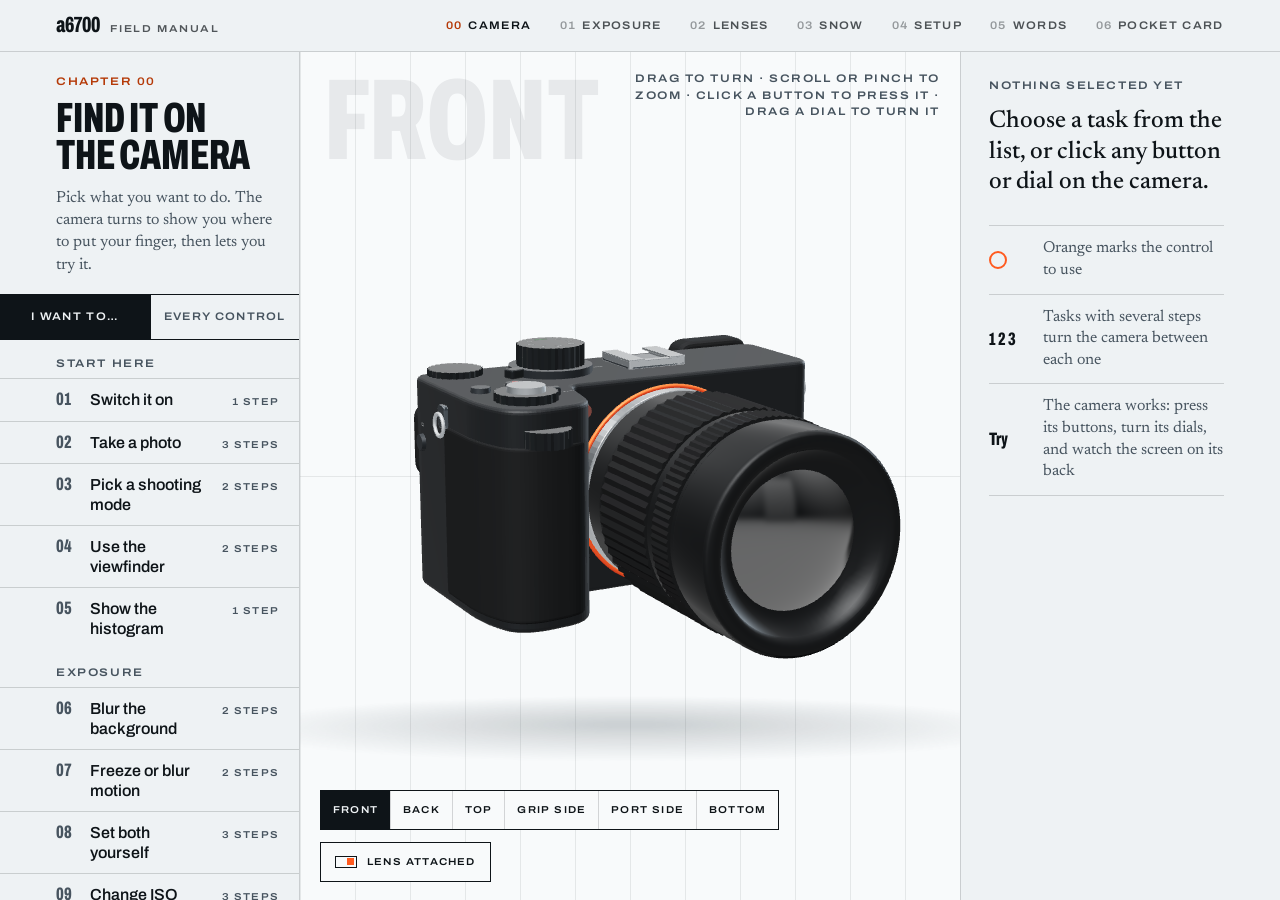
==== commit 66152230: "Make the 3D camera operable, with try-it steps and smoother motion - Buttons press and dials turn on" ====
--- a/camera.html
+++ b/camera.html
@@ -34,7 +34,7 @@
     <header class="cam__head">
       <p class="label cam__no">Chapter 00</p>
       <h1 class="display cam__title">Find it on<br>the camera</h1>
-      <p class="cam__lede">Pick what you want to do. The camera turns to show you where to put your finger.</p>
+      <p class="cam__lede">Pick what you want to do. The camera turns to show you where to put your finger, then lets you try it.</p>
     </header>
     <div class="tabs" role="tablist" aria-label="Browse by">
       <button type="button" role="tab" id="tabTasks" aria-selected="true" aria-controls="listTasks" class="is-on">I want to…</button>
@@ -58,6 +58,7 @@
     <div class="tip label" id="tip" hidden aria-hidden="true"></div>
 
     <p class="stage__face display" id="faceName" aria-hidden="true">Front</p>
+    <p class="stage__now" id="stageNow" aria-hidden="true"></p>
 
     <div class="stage__hud">
       <div class="views" role="group" aria-label="Turn the camera to a side">
@@ -70,7 +71,7 @@
       </div>
       <button type="button" class="lensbtn" id="lensBtn" aria-pressed="true"><i></i><span>Lens attached</span></button>
     </div>
-    <p class="stage__hint label" id="hint">Drag to turn · scroll or pinch to zoom · click any control</p>
+    <p class="stage__hint label" id="hint">Drag to turn · scroll or pinch to zoom · click a button to press it · drag a dial to turn it</p>
 
     <div class="stage__fallback" id="fallback" hidden>
       <p class="label">3D view unavailable</p>
@@ -79,13 +80,25 @@
   </section>
 
   <!-- ── right: the answer ── -->
-  <section class="panel" id="panel" aria-live="polite" tabindex="-1">
+  <section class="panel" id="panel" tabindex="-1">
+    <div class="now" id="now" hidden>
+      <p class="label now__head">Camera now<span id="nowScreen">Live view</span></p>
+      <dl class="now__set">
+        <div data-k="mode"><dt>Mode</dt><dd>A</dd></div>
+        <div data-k="ss"><dt>Shutter</dt><dd>1/500</dd></div>
+        <div data-k="f"><dt>Aperture</dt><dd>f/8.0</dd></div>
+        <div data-k="ev"><dt>±</dt><dd>±0.0</dd></div>
+        <div data-k="iso"><dt>ISO</dt><dd>100</dd></div>
+      </dl>
+      <p class="now__say" id="say" aria-live="polite"></p>
+    </div>
     <div class="panel__empty" id="panelEmpty">
       <p class="label">Nothing selected yet</p>
       <p class="panel__big">Choose a task from the list, or click any button or dial on the camera.</p>
       <ul class="legend">
         <li><i class="legend__dot"></i>Orange marks the control to use</li>
         <li><i class="legend__key">1 2 3</i>Tasks with several steps turn the camera between each one</li>
+        <li><i class="legend__key">Try</i>The camera works: press its buttons, turn its dials, and watch the screen on its back</li>
       </ul>
     </div>
     <article class="panel__body" id="panelBody" hidden></article>
--- a/css/camera.css
+++ b/css/camera.css
@@ -123,20 +123,51 @@
 .panel__intro + .panel__intro { margin-top: .7em; }
 .panel h3.label { margin: 26px 0 0; color: var(--ink-2); padding-bottom: 8px; border-bottom: 1px solid var(--rule); }
 
-.steps { counter-reset: st; }
-.step { counter-increment: st; border-bottom: 1px solid var(--rule); }
-.step button { display: grid; grid-template-columns: 40px 1fr; width: 100%; text-align: left; padding: 13px 0 14px; align-items: start; }
-.step button::before { content: counter(st); font-family: var(--sans); font-stretch: 62%; font-weight: 800; font-size: 1.75rem; line-height: 1; color: var(--ink-2); }
-.step__on { display: block; font-family: var(--sans); font-stretch: 112%; font-weight: 600; font-size: .625rem; letter-spacing: .12em; text-transform: uppercase; color: var(--ink-2); margin-bottom: 3px; }
-.step__do { display: block; font-size: 1.0625rem; line-height: 1.4; color: var(--ink-2); }
+/* steps: the active one slides open, a finished one draws a tick */
+.prog { display: flex; gap: 4px; margin-top: 20px; }
+.prog i { flex: 1; height: 3px; background: var(--rule); position: relative; overflow: hidden; }
+.prog i::after { content: ""; position: absolute; inset: 0; background: var(--orange); transform: scaleX(0); transform-origin: 0 50%; transition: transform .55s var(--ease); }
+.prog i.is-on::after { transform: scaleX(.34); }
+.prog i.is-done::after { transform: scaleX(1); }
+.steps { margin-top: 6px; }
+.step { position: relative; border-bottom: 1px solid var(--rule); }
+.step::before { content: ""; position: absolute; left: 0; top: 0; bottom: 0; width: 3px; background: var(--orange); transform: scaleY(0); transform-origin: 50% 0; transition: transform .4s var(--ease); }
+.step.is-on::before { transform: scaleY(1); }
+.step__head { display: grid; grid-template-columns: 40px 1fr; width: 100%; text-align: left; padding: 13px 0 14px; align-items: start; transition: padding-left .4s var(--ease); }
+.step.is-on .step__head { padding-left: 14px; }
+.step__no { position: relative; font-family: var(--sans); font-stretch: 62%; font-weight: 800; font-size: 1.75rem; line-height: 1; color: var(--ink-2); transition: color .25s var(--ease-ui); }
+.step__tick { position: absolute; left: -3px; top: 0; width: 27px; height: 27px; fill: none; stroke: var(--orange-ink); stroke-width: 3.2; stroke-dasharray: 24; stroke-dashoffset: 24; }
+.step.is-done .step__no { color: transparent; }
+.step.is-done .step__tick { stroke-dashoffset: 0; transition: stroke-dashoffset .5s var(--ease) .08s; }
+.step__on { display: block; font-family: var(--sans); font-stretch: 112%; font-weight: 600; font-size: .625rem; letter-spacing: .12em; text-transform: uppercase; color: var(--ink-2); margin-bottom: 3px; transition: color .25s var(--ease-ui); }
+.step__do { display: block; font-size: 1.0625rem; line-height: 1.4; color: var(--ink-2); transition: color .25s var(--ease-ui); }
 .step__do b { color: var(--ink); }
-.step.is-on { background: linear-gradient(var(--orange), var(--orange)) 0 0 / 3px 100% no-repeat; }
-.step.is-on button { padding-left: 14px; }
-.step.is-on button::before { color: var(--orange-ink); }
-.step.is-on .step__on { color: var(--orange-ink); }
-.step.is-on .step__do { color: var(--ink); }
-.step button:hover .step__do { color: var(--ink); }
-.step button:focus-visible { outline-offset: -3px; }
+.step.is-on .step__no, .step.is-on .step__on { color: var(--orange-ink); }
+.step.is-on.is-done .step__no { color: transparent; }
+.step.is-on .step__do, .step__head:hover .step__do { color: var(--ink); }
+.step__head:focus-visible { outline-offset: -3px; }
+
+/* try it: a box that opens under the active step */
+.try { display: grid; grid-template-rows: 0fr; margin-left: 54px; transition: grid-template-rows .45s var(--ease), margin-bottom .45s var(--ease); }
+.try__in { min-height: 0; overflow: hidden; background: var(--shade); }
+.step.is-on .try { grid-template-rows: 1fr; margin-bottom: 14px; }
+.try.is-open { grid-template-rows: 1fr; margin: 18px 0 0; }
+.try__head { color: var(--orange-ink); padding: 12px 14px 0; }
+.try__how { padding: 4px 14px 0; font-size: .9375rem; line-height: 1.4; color: var(--ink-2); }
+.try__how b { color: var(--ink); }
+.try__btns { display: flex; flex-wrap: wrap; gap: 8px; padding: 10px 14px 14px; }
+.try__b { border: 1px solid var(--ink); background: var(--paper); padding: 11px 14px 12px; min-height: 44px; font-family: var(--sans); font-weight: 600; font-size: .8125rem; letter-spacing: .03em; transition: background-color .12s var(--ease-ui), color .12s var(--ease-ui), transform .08s var(--ease-ui); }
+@media (hover: hover) { .try__b:hover { background: var(--ink); color: var(--snow); } }
+.try__b:active { transform: translateY(1px) scale(.97); background: var(--orange); color: var(--night); border-color: var(--orange); }
+.try__b--sq { width: 44px; padding: 0; font-size: 1.125rem; }
+
+.done { margin-top: 18px; padding: 16px 16px 18px; background: var(--ink); color: var(--snow); }
+.done[hidden] { display: none; }
+.done .label { color: var(--orange); }
+.done__msg { font-size: 1.0625rem; line-height: 1.4; margin: 6px 0 14px; }
+.done__btns { display: flex; gap: 18px; align-items: center; flex-wrap: wrap; }
+.done .link { color: var(--snow); }
+.done.is-in { animation: rise .55s var(--ease) both; }
 
 .stepnav { display: flex; align-items: center; gap: 12px; margin-top: 18px; }
 .stepnav .btn { padding: 13px 18px; }
@@ -168,7 +199,8 @@
 @media (max-width: 760px) {
   .campage { overflow: auto; height: auto; }
   .cam { position: static; display: block; padding-top: var(--navh); }
-  .stage { position: sticky; top: var(--navh); z-index: 4; height: 44svh; min-height: 260px; border-bottom: 1px solid var(--ink); }
+  .cam { --stageh: max(42svh, 250px); }
+  .stage { position: sticky; top: var(--navh); z-index: 4; height: var(--stageh); border-bottom: 1px solid var(--ink); }
   .stage__face { font-size: 3.25rem; left: var(--gut); top: 10px; }
   .stage__hint { display: none; }
   .stage__hud { left: 0; right: 0; bottom: 0; gap: 0; flex-wrap: nowrap; align-items: stretch; }
@@ -181,9 +213,10 @@
   .pin__tag b { font-size: .625rem; padding: 6px 8px; }
   .panel { overflow: visible; padding: 20px var(--gut) 28px; border-top: 0; min-height: 0; }
   .panel__empty .legend { display: none; }
-  .stepnav { position: sticky; bottom: 0; z-index: 2; margin: 0 calc(var(--gut) * -1); padding: 10px var(--gut) calc(10px + env(safe-area-inset-bottom, 0px)); background: var(--snow); border-top: 1px solid var(--ink); }
+  .stepnav { margin-top: 16px; }
   .cam__list { padding-bottom: env(safe-area-inset-bottom, 0px); }
-  .step { scroll-margin-top: calc(var(--navh) + 44svh + 12px); scroll-margin-bottom: 76px; }
+  .step, .panel__title { scroll-margin-top: calc(var(--navh) + var(--stageh) + 10px); scroll-margin-bottom: 16px; }
+  .panel { padding-bottom: calc(28px + env(safe-area-inset-bottom, 0px)); }
   .cam__list { display: block; border-right: 0; border-top: 2px solid var(--ink); }
   .cam__head { padding: 22px var(--gut) 16px; }
   .cam__scroll { overflow: visible; }
@@ -193,7 +226,7 @@
   .cam { display: flex; flex-direction: column; }
   .stage { order: 1; } .panel { order: 2; } .cam__list { order: 3; }
 }
-@media (max-width: 760px) and (max-height: 620px) { .stage { height: 50svh; min-height: 220px; } }
+@media (max-width: 760px) and (max-height: 620px) { .cam { --stageh: max(38svh, 200px); } }
 
 @media (max-width: 350px) {
   .views button { padding: 13px 5px; letter-spacing: .05em; font-size: .5938rem; }
@@ -222,8 +255,87 @@
   .views button { flex: 1 0 auto; padding: 12px 7px; }
   .views button span, .lensbtn span { display: none; }
   .lensbtn { border-width: 1px 0 0 1px; padding: 11px 12px; }
-  .stepnav { position: sticky; bottom: 0; z-index: 2; margin: 0 calc(var(--gut) * -1) 0 -20px; padding: 8px var(--gut) calc(8px + env(safe-area-inset-bottom, 0px)) 20px; background: var(--snow); border-top: 1px solid var(--ink); }
-  .step { scroll-margin-top: calc(var(--navh) + 12px); scroll-margin-bottom: 70px; }
+  .stepnav { margin-top: 14px; }
+  .step { scroll-margin-top: calc(var(--navh) + 12px); scroll-margin-bottom: 16px; }
+}
+
+/* ───────── the read-out: what the camera is set to right now ───────── */
+.now { position: sticky; top: -26px; z-index: 3; margin: -26px calc(var(--gut) * -1) 22px -28px; padding: 15px 28px 11px; background: var(--night); color: var(--frost); }
+.now[hidden] { display: none; }
+.now__head { display: flex; justify-content: space-between; gap: 12px; color: var(--frost-2); white-space: nowrap; }
+.now__head span { color: var(--orange); display: inline-block; }
+.now__set { display: grid; grid-template-columns: minmax(0, .72fr) minmax(0, 1.3fr) minmax(0, 1.12fr) minmax(0, 1fr) minmax(0, .95fr); margin-top: 9px; border: 1px solid rgba(232, 238, 242, .3); font-family: var(--sans); }
+.now__set > div { padding: 7px 8px 8px; overflow: hidden; }
+.now__set > div + div { border-left: 1px solid rgba(232, 238, 242, .18); }
+.now__set dt { font-stretch: 88%; font-size: .625rem; font-weight: 600; letter-spacing: .05em; text-transform: uppercase; color: var(--frost-2); transition: color .25s var(--ease-ui); }
+.now__set dd { font-stretch: 70%; font-weight: 750; font-size: 1.25rem; line-height: 1.1; margin-top: 2px; font-variant-numeric: tabular-nums; white-space: nowrap; transition: color .25s var(--ease-ui), opacity .25s var(--ease-ui); }
+.now__set .is-mine dt, .now__set .is-mine dd { color: var(--orange); }
+.now.is-off dd { opacity: .35; }
+.is-tick { animation: tick .34s var(--ease); }
+@keyframes tick { from { transform: translateY(42%); opacity: 0; } }
+.now__say { min-height: 2.7em; margin-top: 9px; font-size: .9375rem; line-height: 1.35; color: #cfd9e0; }
+.now__say.is-in { animation: sayin .45s var(--ease); }
+@keyframes sayin { from { opacity: 0; transform: translateX(-8px); } }
+#where { display: block; }
+
+/* ───────── motion ───────── */
+@keyframes rise { from { opacity: 0; transform: translateY(12px); } }
+.panel__body.is-enter > * { animation: rise .55s var(--ease) both; animation-delay: calc(var(--i, 8) * 45ms); }
+.panel__body.is-enter > :nth-child(1) { --i: 0; } .panel__body.is-enter > :nth-child(2) { --i: 1; } .panel__body.is-enter > :nth-child(3) { --i: 2; }
+.panel__body.is-enter > :nth-child(4) { --i: 3; } .panel__body.is-enter > :nth-child(5) { --i: 4; } .panel__body.is-enter > :nth-child(6) { --i: 5; }
+.panel__body.is-enter > :nth-child(7) { --i: 6; } .panel__body.is-enter > :nth-child(8) { --i: 7; }
+.panel__empty > * { animation: rise .6s var(--ease) both; }
+.panel__empty > :nth-child(2) { animation-delay: 70ms; } .panel__empty > :nth-child(3) { animation-delay: 140ms; }
+
+/* list rows arrive in sequence, and slide a little under the pointer */
+@keyframes itemin { from { opacity: 0; transform: translateX(-10px); } }
+.item { animation: itemin .5s var(--ease) both; animation-delay: calc(min(var(--n, 0), 16) * 26ms + 120ms); transition: background-color .25s var(--ease-ui), color .25s var(--ease-ui), box-shadow .3s var(--ease); }
+.item span { transition: transform .22s var(--ease); }
+.item:hover span { transform: translateX(3px); }
+.item.is-on { box-shadow: inset 4px 0 0 var(--orange); }
+.cam__head > * { animation: rise .6s var(--ease) both; }
+.cam__head > :nth-child(2) { animation-delay: 60ms; } .cam__head > :nth-child(3) { animation-delay: 120ms; }
+
+/* the pin waits for the camera to arrive, then draws itself */
+.stage.is-flying .pin { opacity: 0; transition-duration: .1s; }
+@keyframes pindot { from { transform: scale(2.6); opacity: 0; } }
+@keyframes pinline { from { transform: scaleX(0); } }
+@keyframes pintag { from { opacity: 0; clip-path: inset(0 100% 0 0); } to { opacity: 1; clip-path: inset(0 0 0 0); } }
+@keyframes pintagl { from { opacity: 0; clip-path: inset(0 0 0 100%); } to { opacity: 1; clip-path: inset(0 0 0 0); } }
+.pin.is-in .pin__dot { animation: pindot .5s var(--ease) both; }
+.pin__tag::before { transform-origin: 0 50%; }
+.pin.is-left .pin__tag::before { transform-origin: 100% 50%; }
+.pin.is-in .pin__tag::before { animation: pinline .32s var(--ease) .16s both; }
+.pin.is-in .pin__tag b { animation: pintag .38s var(--ease) .3s both; }
+.pin.is-in.is-left .pin__tag b { animation-name: pintagl; }
+
+@keyframes face { from { opacity: 0; transform: translateY(16px); } }
+.stage__face.is-in { animation: face .6s var(--ease) both; }
+.stage.is-turnable canvas, .stage.is-dial canvas { cursor: ew-resize; }
+.stage__hint { max-width: 44ch; line-height: 1.5; }
+.views button, .lensbtn { transition: background-color .2s var(--ease-ui), color .2s var(--ease-ui); }
+.tabs button { transition: background-color .25s var(--ease-ui), color .25s var(--ease-ui); }
+
+/* on phones the read-out scrolls away, so the camera view carries a compact copy */
+.stage__now { display: none; }
+@media (max-width: 760px), (max-height: 500px) and (orientation: landscape) {
+  .stage__now { display: flex; gap: 10px; position: absolute; right: 0; top: 0; z-index: 3; margin: 0; padding: 7px 10px 8px; background: var(--night); color: var(--frost); font-family: var(--sans); font-stretch: 75%; font-weight: 700; font-size: .9375rem; line-height: 1; font-variant-numeric: tabular-nums; white-space: nowrap; pointer-events: none; }
+  .stage__now b { color: var(--frost-2); font-weight: 800; }
+  .stage__now .is-mine { color: var(--orange); }
+  .cam:not(:has(.panel__body:not([hidden]))) .stage__now { display: none; }
+}
+@media (max-width: 1180px) { .now { top: -20px; margin: -20px -28px 18px; padding: 13px 28px 10px; } }
+@media (max-width: 760px) {
+  .now { position: static; margin: -20px calc(var(--gut) * -1) 18px; padding: 12px var(--gut) 9px; }
+  .now__set dd { font-size: 1.1875rem; }
+  .now__say { min-height: 2.6em; }
+  .try { margin-left: 0; }
+  .step.is-on .try { margin-left: 14px; }
+}
+@media (max-width: 350px) { .now__set dd { font-size: 1.0625rem; } .now__set > div { padding: 6px 5px 7px; } .now__set dt { letter-spacing: .02em; } }
+@media (max-height: 500px) and (orientation: landscape) {
+  .now { position: static; margin: -16px calc(var(--gut) * -1) 14px -20px; padding: 10px var(--gut) 8px 20px; }
+  .try { margin-left: 0; }
 }
 
 @media (prefers-reduced-motion: reduce) { .pin__dot::after { animation: none; opacity: 0; } }
